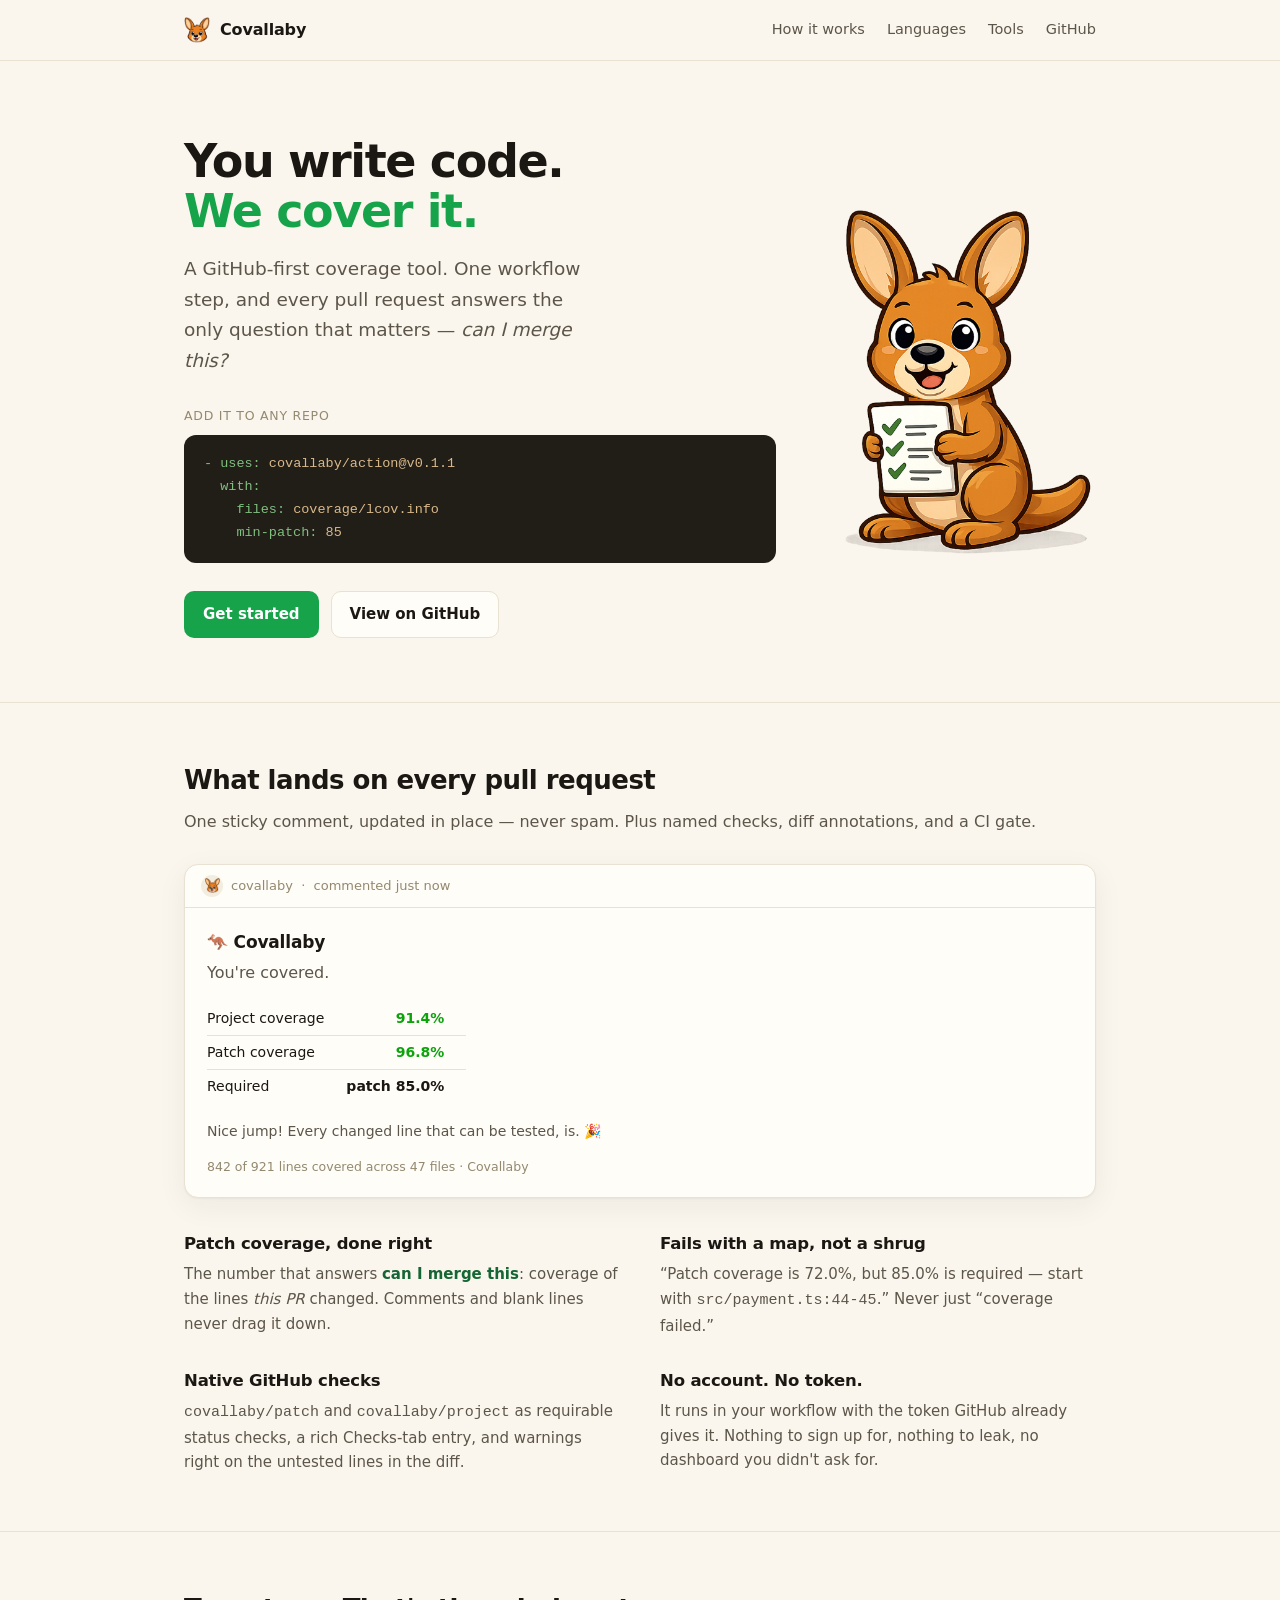
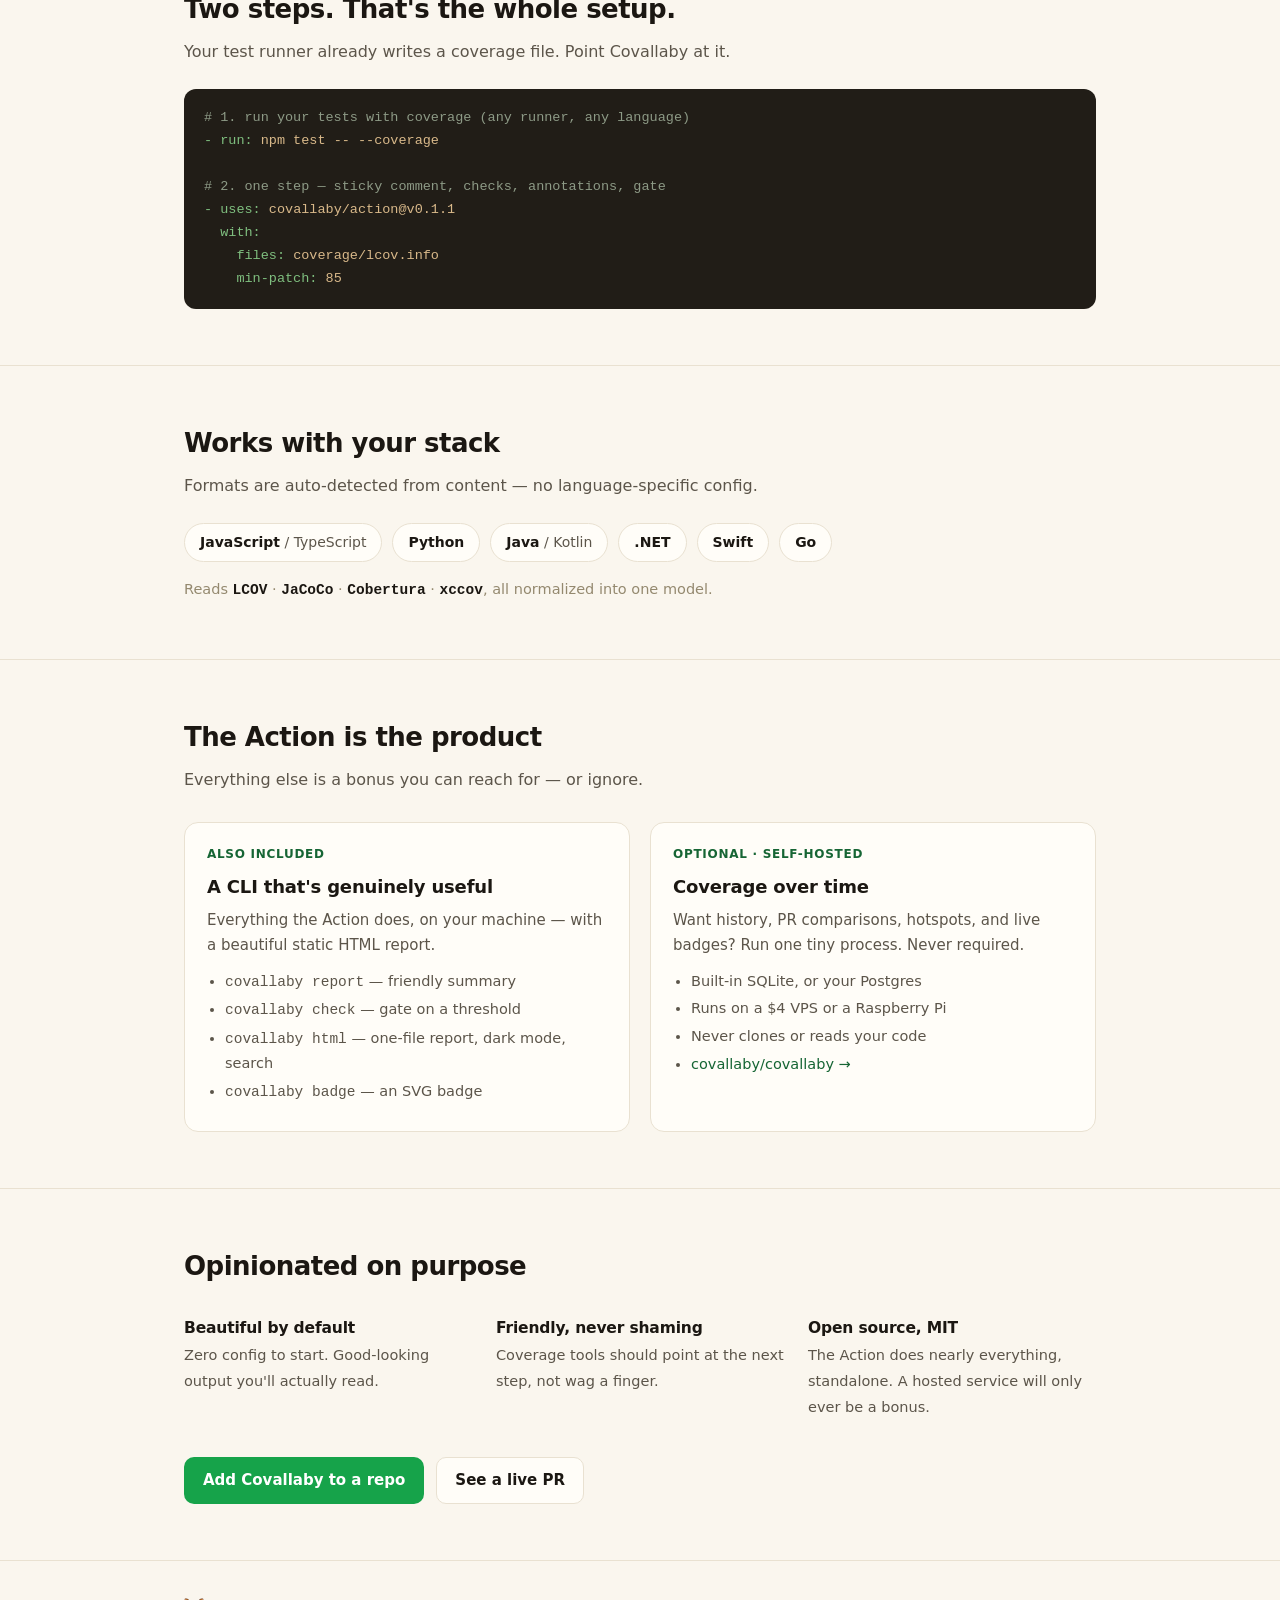
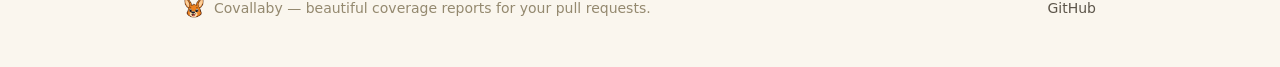
==== index.html @ 9f9d8d19 "Covallaby marketing site Single static page — clean, developer-first, on brand. No build, no framewo" ====
<!doctype html>
<html lang="en">
<head>
<meta charset="utf-8">
<meta name="viewport" content="width=device-width, initial-scale=1">
<title>Covallaby — beautiful coverage reports for your pull requests</title>
<meta name="description" content="A GitHub-first code coverage tool. One workflow step. No account, no upload token, no dashboard you didn't ask for.">
<meta property="og:title" content="Covallaby">
<meta property="og:description" content="Beautiful coverage reports for your pull requests.">
<meta property="og:image" content="brand/logo.png">
<link rel="icon" type="image/png" href="brand/logo.png">
<style>
  :root {
    --page:#faf6ee; --surface:#fffdf8; --surface-2:#f3ede0;
    --ink:#1b1712; --ink-2:#5c554a; --muted:#94896f;
    --line:#e9e1d1; --accent:#16a34a; --accent-ink:#166534;
    --good:#0ca30c; --bad:#d03b3b; --code-bg:#211d17; --code-ink:#e9e2d2;
    --shadow:0 1px 2px rgba(27,23,18,.04), 0 8px 30px rgba(27,23,18,.06);
  }
  @media (prefers-color-scheme: dark) {
    :root {
      --page:#141210; --surface:#1c1915; --surface-2:#26221c;
      --ink:#f5f1e8; --ink-2:#c6bda9; --muted:#8d8371;
      --line:#2e2921; --accent:#22c55e; --accent-ink:#4ade80;
      --good:#22c55e; --bad:#e66767; --code-bg:#0e0c0a; --code-ink:#e9e2d2;
      --shadow:0 1px 2px rgba(0,0,0,.4), 0 10px 30px rgba(0,0,0,.35);
    }
  }
  * { box-sizing:border-box; margin:0; }
  html { scroll-behavior:smooth; }
  body {
    background:var(--page); color:var(--ink);
    font:16px/1.65 -apple-system,BlinkMacSystemFont,"Inter","Segoe UI",system-ui,sans-serif;
    -webkit-font-smoothing:antialiased; text-rendering:optimizeLegibility;
  }
  .mono { font-family:ui-monospace,SFMono-Regular,Menlo,Consolas,monospace; }
  a { color:var(--accent-ink); text-decoration:none; }
  a:hover { text-decoration:underline; }
  .wrap { max-width:960px; margin:0 auto; padding:0 24px; }

  /* Nav */
  nav { border-bottom:1px solid var(--line); }
  nav .wrap { display:flex; align-items:center; gap:20px; height:60px; }
  nav .brand { display:flex; align-items:center; gap:10px; font-weight:650; letter-spacing:-.01em; color:var(--ink); }
  nav .brand img { width:26px; height:26px; }
  nav .spacer { flex:1; }
  nav .links { display:flex; gap:22px; font-size:14.5px; }
  nav .links a { color:var(--ink-2); }
  nav .links a:hover { color:var(--ink); text-decoration:none; }

  /* Hero */
  header.hero { padding:76px 0 64px; }
  .hero-grid { display:grid; grid-template-columns:1fr 280px; gap:40px; align-items:center; }
  h1 { font-size:46px; line-height:1.08; letter-spacing:-.03em; font-weight:700; }
  h1 .accent { color:var(--accent); }
  .lede { margin-top:18px; font-size:18.5px; color:var(--ink-2); max-width:34ch; }
  .hero-mascot { justify-self:end; }
  .hero-mascot img { width:260px; height:auto; }
  .cta { margin-top:28px; display:flex; gap:12px; flex-wrap:wrap; align-items:center; }
  .btn { display:inline-block; border-radius:10px; padding:10px 18px; font-size:15px; font-weight:550; border:1px solid transparent; }
  .btn.primary { background:var(--accent); color:#fff; }
  .btn.primary:hover { background:var(--accent-ink); text-decoration:none; }
  .btn.ghost { border-color:var(--line); color:var(--ink); background:var(--surface); }
  .btn.ghost:hover { border-color:var(--muted); text-decoration:none; }

  /* Install block */
  .install { margin-top:30px; }
  .install .label { font-size:12.5px; text-transform:uppercase; letter-spacing:.06em; color:var(--muted); margin-bottom:8px; }
  pre.code {
    background:var(--code-bg); color:var(--code-ink); border-radius:12px;
    padding:18px 20px; overflow-x:auto; font-size:13.5px; line-height:1.7;
    font-family:ui-monospace,SFMono-Regular,Menlo,Consolas,monospace;
  }
  pre.code .c { color:#8d9a86; }      /* comment */
  pre.code .k { color:#7fbf7f; }      /* key */
  pre.code .s { color:#d9b98a; }      /* string */

  /* Sections */
  section { padding:56px 0; border-top:1px solid var(--line); }
  h2 { font-size:26px; letter-spacing:-.02em; font-weight:650; }
  .sub { margin-top:8px; color:var(--ink-2); font-size:16px; }

  /* Feature grid */
  .features { margin-top:32px; display:grid; grid-template-columns:1fr 1fr; gap:28px 40px; }
  .feature h3 { font-size:16.5px; font-weight:600; letter-spacing:-.01em; }
  .feature p { margin-top:5px; color:var(--ink-2); font-size:15px; }
  .feature .k { color:var(--accent-ink); font-weight:600; }

  /* PR comment mock */
  .pr { margin-top:28px; border:1px solid var(--line); border-radius:14px; background:var(--surface); box-shadow:var(--shadow); overflow:hidden; }
  .pr .bar { display:flex; align-items:center; gap:8px; padding:10px 16px; border-bottom:1px solid var(--line); font-size:13px; color:var(--muted); }
  .pr .dot { width:22px; height:22px; border-radius:50%; background:var(--surface-2); display:inline-flex; align-items:center; justify-content:center; }
  .pr .body { padding:20px 22px; }
  .pr h4 { font-size:17px; font-weight:650; letter-spacing:-.01em; margin-bottom:4px; }
  .pr .covered { color:var(--ink-2); margin-bottom:16px; }
  table.metrics { border-collapse:collapse; font-size:14px; margin-bottom:16px; }
  table.metrics td { padding:5px 22px 5px 0; border-bottom:1px solid var(--line); }
  table.metrics td:last-child { text-align:right; font-variant-numeric:tabular-nums; font-weight:600; }
  table.metrics tr:last-child td { border-bottom:none; }
  .pr .love { font-size:14px; color:var(--ink-2); }
  .pr .love code { background:var(--surface-2); padding:2px 6px; border-radius:5px; font-size:12.5px; }
  .pr .foot { margin-top:14px; font-size:12.5px; color:var(--muted); }
  .pct-good { color:var(--good); }

  /* Stack chips */
  .chips { margin-top:24px; display:flex; flex-wrap:wrap; gap:10px; }
  .chip { border:1px solid var(--line); background:var(--surface); border-radius:999px; padding:7px 15px; font-size:14px; color:var(--ink-2); }
  .chip b { color:var(--ink); font-weight:600; }
  .formats { margin-top:16px; font-size:14.5px; color:var(--muted); }

  /* Two products */
  .cards { margin-top:28px; display:grid; grid-template-columns:1fr 1fr; gap:20px; }
  .card { border:1px solid var(--line); background:var(--surface); border-radius:14px; padding:22px; }
  .card .tag { font-size:12px; text-transform:uppercase; letter-spacing:.06em; color:var(--accent-ink); font-weight:600; }
  .card h3 { margin-top:8px; font-size:18px; letter-spacing:-.01em; }
  .card p { margin-top:6px; color:var(--ink-2); font-size:15px; }
  .card ul { margin-top:12px; padding-left:18px; color:var(--ink-2); font-size:14.5px; }
  .card li { margin-bottom:4px; }

  /* Philosophy */
  .values { margin-top:28px; display:grid; grid-template-columns:1fr 1fr 1fr; gap:24px; }
  .value b { display:block; font-size:15.5px; letter-spacing:-.01em; }
  .value span { color:var(--ink-2); font-size:14.5px; }

  footer { border-top:1px solid var(--line); padding:36px 0 56px; color:var(--muted); font-size:14px; }
  footer .wrap { display:flex; align-items:center; gap:10px; flex-wrap:wrap; }
  footer img { width:20px; height:20px; }
  footer .spacer { flex:1; }
  footer a { color:var(--ink-2); }

  @media (max-width:760px) {
    h1 { font-size:36px; }
    .hero-grid, .features, .cards, .values { grid-template-columns:1fr; }
    .hero-mascot { display:none; }
    nav .links { display:none; }
  }
</style>
</head>
<body>

<nav><div class="wrap">
  <a class="brand" href="/"><img src="brand/logo.png" alt=""> Covallaby</a>
  <span class="spacer"></span>
  <div class="links">
    <a href="#how">How it works</a>
    <a href="#stacks">Languages</a>
    <a href="#tools">Tools</a>
    <a href="https://github.com/covallaby/action">GitHub</a>
  </div>
</div></nav>

<header class="hero"><div class="wrap"><div class="hero-grid">
  <div>
    <h1>You write code.<br><span class="accent">We cover it.</span></h1>
    <p class="lede">A GitHub-first coverage tool. One workflow step, and every pull request answers the only question that matters&nbsp;— <em>can I merge this?</em></p>
    <div class="install">
      <div class="label">Add it to any repo</div>
      <pre class="code"><span class="k">- uses:</span> <span class="s">covallaby/action@v0.1.1</span>
  <span class="k">with:</span>
    <span class="k">files:</span> <span class="s">coverage/lcov.info</span>
    <span class="k">min-patch:</span> <span class="s">85</span></pre>
    </div>
    <div class="cta">
      <a class="btn primary" href="https://github.com/covallaby/action#quick-start">Get started</a>
      <a class="btn ghost" href="https://github.com/covallaby/action">View on GitHub</a>
    </div>
  </div>
  <div class="hero-mascot"><img src="brand/mascot.png" alt="The Covallaby wallaby holding a coverage checklist"></div>
</div></div></header>

<section id="what"><div class="wrap">
  <h2>What lands on every pull request</h2>
  <p class="sub">One sticky comment, updated in place — never spam. Plus named checks, diff annotations, and a CI gate.</p>

  <div class="pr">
    <div class="bar"><span class="dot"><img src="brand/logo.png" alt="" style="width:15px;height:15px"></span> covallaby &nbsp;·&nbsp; commented just now</div>
    <div class="body">
      <h4>🦘 Covallaby</h4>
      <div class="covered">You're covered.</div>
      <table class="metrics">
        <tr><td>Project coverage</td><td class="pct-good">91.4%</td></tr>
        <tr><td>Patch coverage</td><td class="pct-good">96.8%</td></tr>
        <tr><td>Required</td><td>patch 85.0%</td></tr>
      </table>
      <div class="love">Nice jump! Every changed line that can be tested, is. 🎉</div>
      <div class="foot">842 of 921 lines covered across 47 files · Covallaby</div>
    </div>
  </div>

  <div class="features">
    <div class="feature">
      <h3>Patch coverage, done right</h3>
      <p>The number that answers <span class="k">can I merge this</span>: coverage of the lines <em>this PR</em> changed. Comments and blank lines never drag it down.</p>
    </div>
    <div class="feature">
      <h3>Fails with a map, not a shrug</h3>
      <p>“Patch coverage is 72.0%, but 85.0% is required — start with <span class="mono">src/payment.ts:44-45</span>.” Never just “coverage failed.”</p>
    </div>
    <div class="feature">
      <h3>Native GitHub checks</h3>
      <p><span class="mono">covallaby/patch</span> and <span class="mono">covallaby/project</span> as requirable status checks, a rich Checks-tab entry, and warnings right on the untested lines in the diff.</p>
    </div>
    <div class="feature">
      <h3>No account. No token.</h3>
      <p>It runs in your workflow with the token GitHub already gives it. Nothing to sign up for, nothing to leak, no dashboard you didn't ask for.</p>
    </div>
  </div>
</div></section>

<section id="how"><div class="wrap">
  <h2>Two steps. That's the whole setup.</h2>
  <p class="sub">Your test runner already writes a coverage file. Point Covallaby at it.</p>
  <pre class="code" style="margin-top:24px"><span class="c"># 1. run your tests with coverage (any runner, any language)</span>
<span class="k">- run:</span> <span class="s">npm test -- --coverage</span>

<span class="c"># 2. one step — sticky comment, checks, annotations, gate</span>
<span class="k">- uses:</span> <span class="s">covallaby/action@v0.1.1</span>
  <span class="k">with:</span>
    <span class="k">files:</span> <span class="s">coverage/lcov.info</span>
    <span class="k">min-patch:</span> <span class="s">85</span></pre>
</div></section>

<section id="stacks"><div class="wrap">
  <h2>Works with your stack</h2>
  <p class="sub">Formats are auto-detected from content — no language-specific config.</p>
  <div class="chips">
    <span class="chip"><b>JavaScript</b> / TypeScript</span>
    <span class="chip"><b>Python</b></span>
    <span class="chip"><b>Java</b> / Kotlin</span>
    <span class="chip"><b>.NET</b></span>
    <span class="chip"><b>Swift</b></span>
    <span class="chip"><b>Go</b></span>
  </div>
  <p class="formats">Reads <b class="mono" style="color:var(--ink)">LCOV</b> · <b class="mono" style="color:var(--ink)">JaCoCo</b> · <b class="mono" style="color:var(--ink)">Cobertura</b> · <b class="mono" style="color:var(--ink)">xccov</b>, all normalized into one model.</p>
</div></section>

<section id="tools"><div class="wrap">
  <h2>The Action is the product</h2>
  <p class="sub">Everything else is a bonus you can reach for — or ignore.</p>
  <div class="cards">
    <div class="card">
      <div class="tag">Also included</div>
      <h3>A CLI that's genuinely useful</h3>
      <p>Everything the Action does, on your machine — with a beautiful static HTML report.</p>
      <ul>
        <li><span class="mono">covallaby report</span> — friendly summary</li>
        <li><span class="mono">covallaby check</span> — gate on a threshold</li>
        <li><span class="mono">covallaby html</span> — one-file report, dark mode, search</li>
        <li><span class="mono">covallaby badge</span> — an SVG badge</li>
      </ul>
    </div>
    <div class="card">
      <div class="tag">Optional · self-hosted</div>
      <h3>Coverage over time</h3>
      <p>Want history, PR comparisons, hotspots, and live badges? Run one tiny process. Never required.</p>
      <ul>
        <li>Built-in SQLite, or your Postgres</li>
        <li>Runs on a $4 VPS or a Raspberry Pi</li>
        <li>Never clones or reads your code</li>
        <li><a href="https://github.com/covallaby/covallaby">covallaby/covallaby →</a></li>
      </ul>
    </div>
  </div>
</div></section>

<section id="values"><div class="wrap">
  <h2>Opinionated on purpose</h2>
  <div class="values">
    <div class="value"><b>Beautiful by default</b><span>Zero config to start. Good-looking output you'll actually read.</span></div>
    <div class="value"><b>Friendly, never shaming</b><span>Coverage tools should point at the next step, not wag a finger.</span></div>
    <div class="value"><b>Open source, MIT</b><span>The Action does nearly everything, standalone. A hosted service will only ever be a bonus.</span></div>
  </div>
  <div class="cta" style="margin-top:36px">
    <a class="btn primary" href="https://github.com/covallaby/action#quick-start">Add Covallaby to a repo</a>
    <a class="btn ghost" href="https://github.com/covallaby/action/pull/1">See a live PR</a>
  </div>
</div></section>

<footer><div class="wrap">
  <img src="brand/logo.png" alt=""> <span>Covallaby — beautiful coverage reports for your pull requests.</span>
  <span class="spacer"></span>
  <a href="https://github.com/covallaby">GitHub</a>
</div></footer>

</body>
</html>
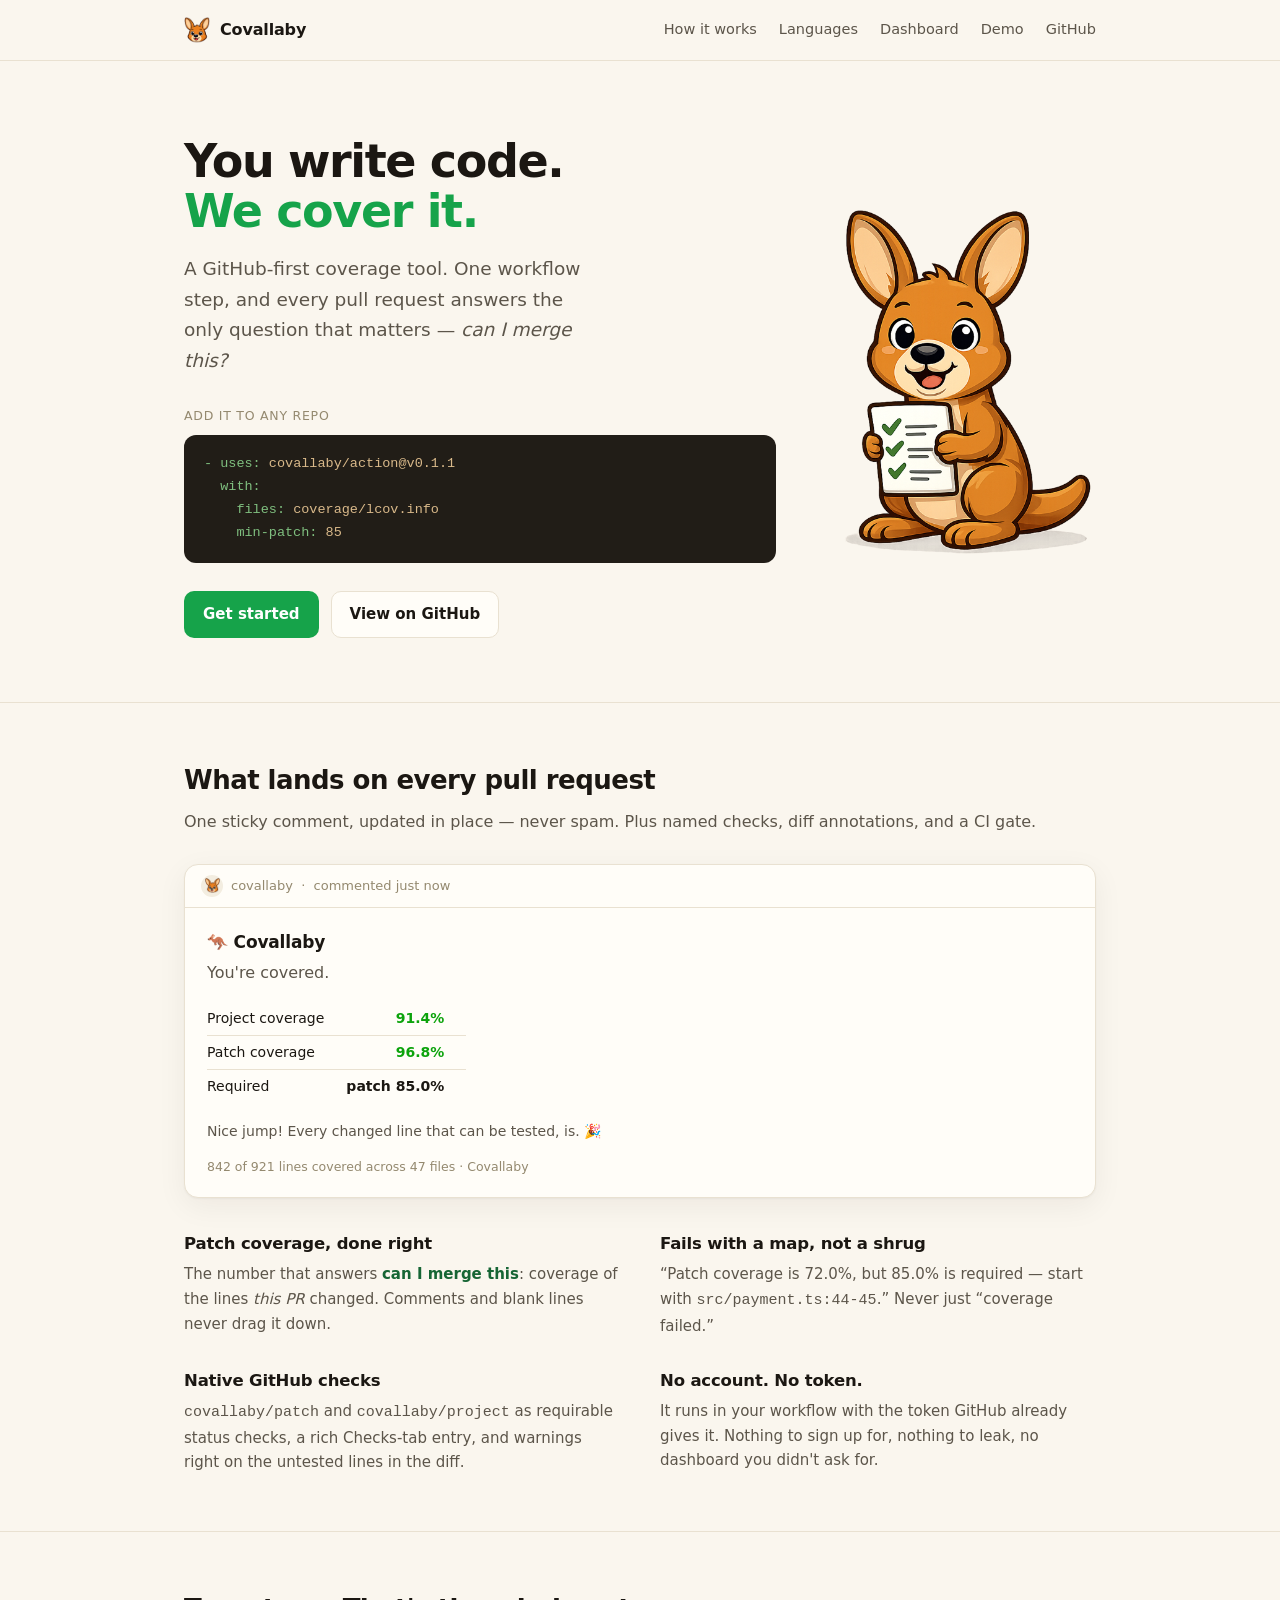
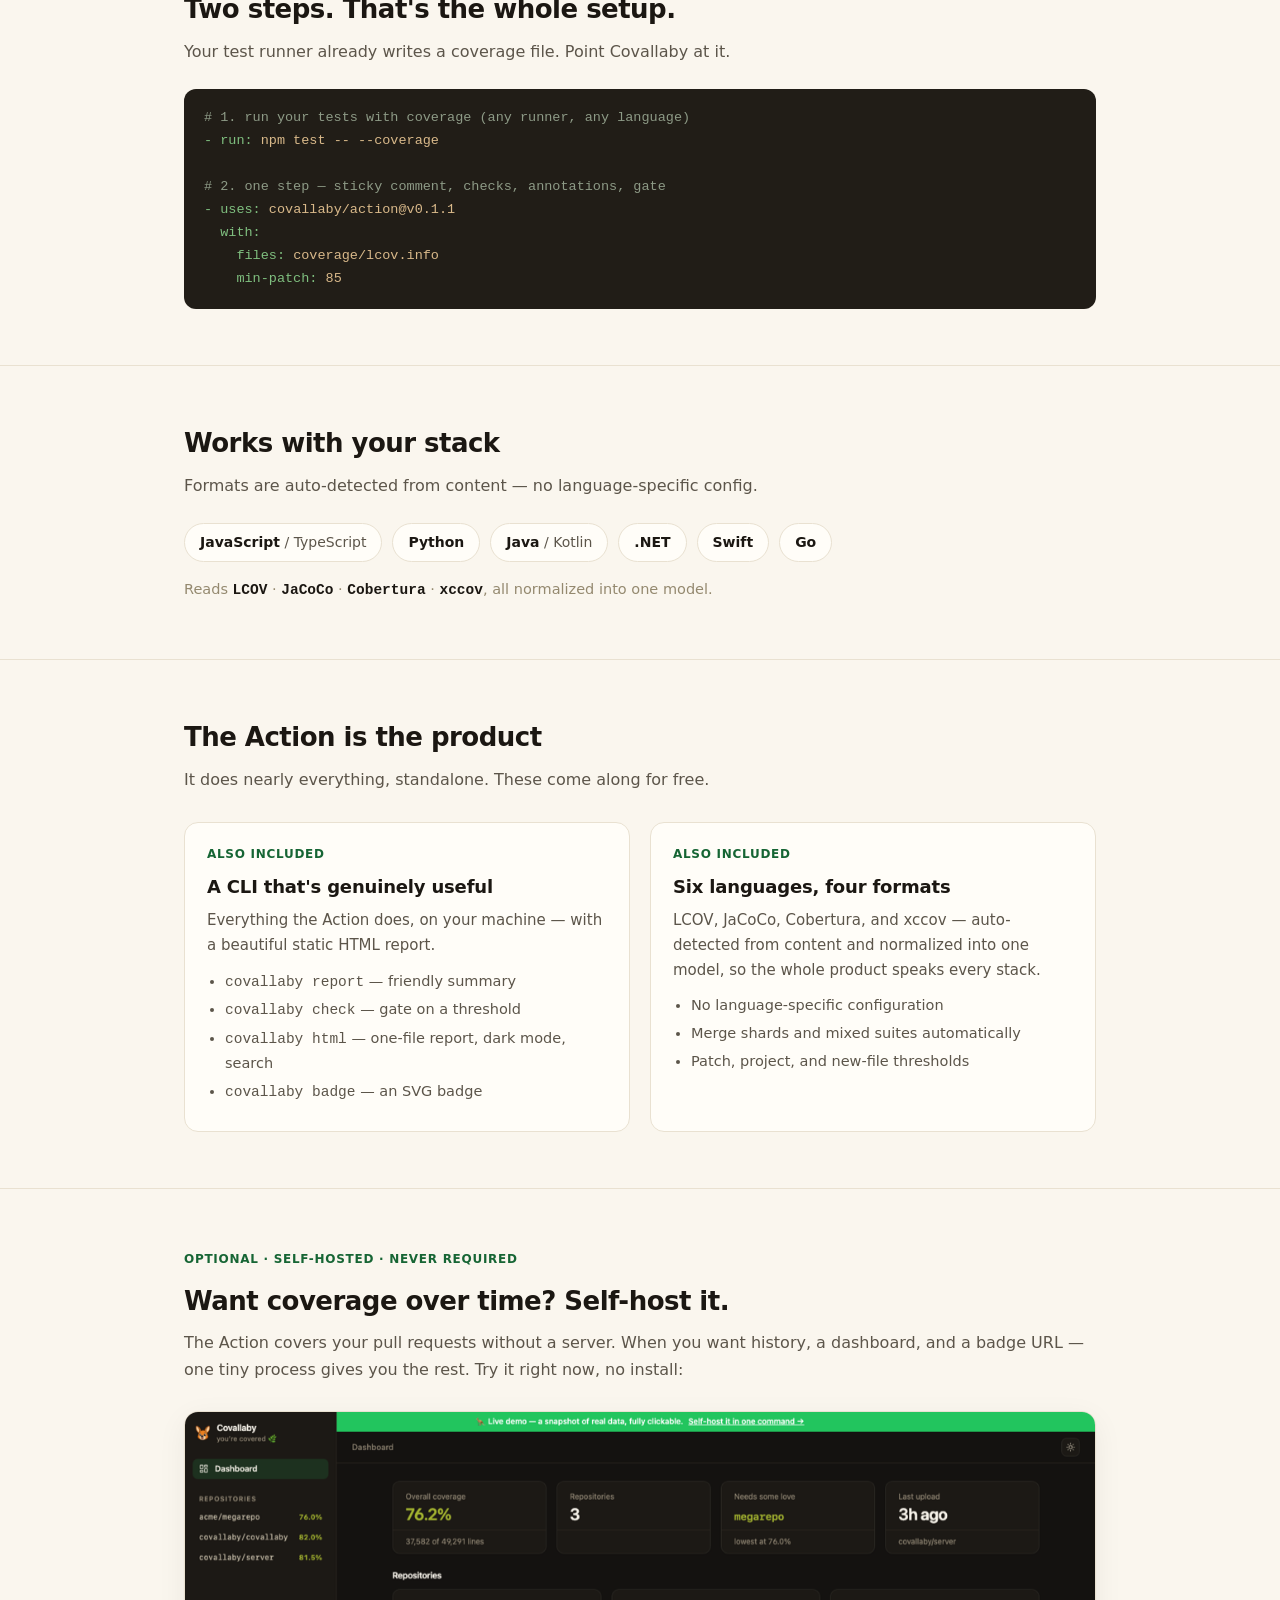
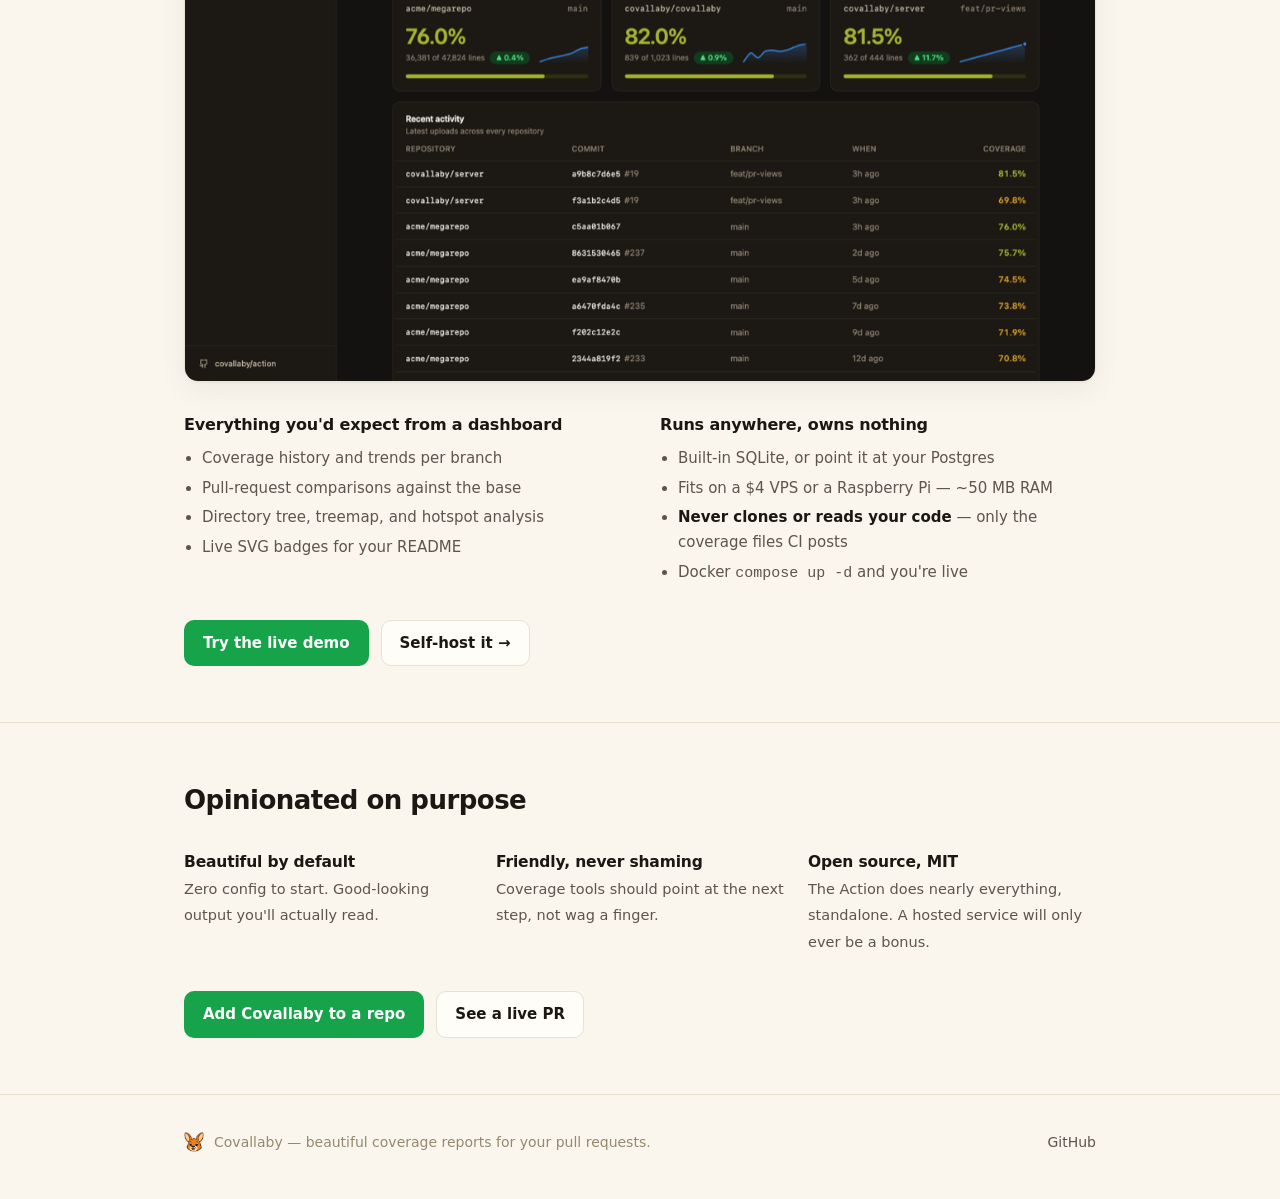
==== commit 79d0e4ee: "Call out the self-hosted dashboard + embed a playable demo - The self-hosted server gets its own sec" ====
--- a/index.html
+++ b/index.html
@@ -122,6 +122,20 @@
   .value b { display:block; font-size:15.5px; letter-spacing:-.01em; }
   .value span { color:var(--ink-2); font-size:14.5px; }
 
+  /* Dashboard section */
+  .tag-inline { display:inline-block; font-size:12px; text-transform:uppercase; letter-spacing:.06em; color:var(--accent-ink); font-weight:600; }
+  .dash-shot { display:block; position:relative; margin-top:28px; border:1px solid var(--line); border-radius:14px; overflow:hidden; box-shadow:var(--shadow); }
+  .dash-shot img { display:block; width:100%; }
+  .dash-shot:hover { text-decoration:none; }
+  .dash-play { position:absolute; inset:0; display:flex; align-items:center; justify-content:center;
+    background:rgba(20,18,16,.28); color:#fff; font-size:15px; font-weight:600; opacity:0; transition:opacity .15s; }
+  .dash-shot:hover .dash-play { opacity:1; }
+  .dash-grid { margin-top:30px; display:grid; grid-template-columns:1fr 1fr; gap:24px 40px; }
+  .dash-grid h3 { font-size:16px; font-weight:600; letter-spacing:-.01em; margin-bottom:8px; }
+  .dash-list { padding-left:18px; color:var(--ink-2); font-size:15px; }
+  .dash-list li { margin-bottom:5px; }
+  .dash-list b { color:var(--ink); }
+
   footer { border-top:1px solid var(--line); padding:36px 0 56px; color:var(--muted); font-size:14px; }
   footer .wrap { display:flex; align-items:center; gap:10px; flex-wrap:wrap; }
   footer img { width:20px; height:20px; }
@@ -144,7 +158,8 @@
   <div class="links">
     <a href="#how">How it works</a>
     <a href="#stacks">Languages</a>
-    <a href="#tools">Tools</a>
+    <a href="#dashboard">Dashboard</a>
+    <a href="/demo/">Demo</a>
     <a href="https://github.com/covallaby/action">GitHub</a>
   </div>
 </div></nav>
@@ -236,7 +251,7 @@
 
 <section id="tools"><div class="wrap">
   <h2>The Action is the product</h2>
-  <p class="sub">Everything else is a bonus you can reach for — or ignore.</p>
+  <p class="sub">It does nearly everything, standalone. These come along for free.</p>
   <div class="cards">
     <div class="card">
       <div class="tag">Also included</div>
@@ -250,16 +265,52 @@
       </ul>
     </div>
     <div class="card">
-      <div class="tag">Optional · self-hosted</div>
-      <h3>Coverage over time</h3>
-      <p>Want history, PR comparisons, hotspots, and live badges? Run one tiny process. Never required.</p>
+      <div class="tag">Also included</div>
+      <h3>Six languages, four formats</h3>
+      <p>LCOV, JaCoCo, Cobertura, and xccov — auto-detected from content and normalized into one model, so the whole product speaks every stack.</p>
       <ul>
-        <li>Built-in SQLite, or your Postgres</li>
-        <li>Runs on a $4 VPS or a Raspberry Pi</li>
-        <li>Never clones or reads your code</li>
-        <li><a href="https://github.com/covallaby/covallaby">covallaby/covallaby →</a></li>
+        <li>No language-specific configuration</li>
+        <li>Merge shards and mixed suites automatically</li>
+        <li>Patch, project, and new-file thresholds</li>
       </ul>
     </div>
+  </div>
+</div></section>
+
+<section id="dashboard"><div class="wrap">
+  <div class="tag-inline">Optional · self-hosted · never required</div>
+  <h2 style="margin-top:8px">Want coverage over time? Self-host it.</h2>
+  <p class="sub">The Action covers your pull requests without a server. When you want history, a dashboard, and a badge URL — one tiny process gives you the rest. Try it right now, no install:</p>
+
+  <a class="dash-shot" href="/demo/">
+    <img src="brand/dashboard.png" alt="The Covallaby self-hosted dashboard — coverage history, repositories, and recent activity">
+    <span class="dash-play">▶ Open the live demo</span>
+  </a>
+
+  <div class="dash-grid">
+    <div>
+      <h3>Everything you'd expect from a dashboard</h3>
+      <ul class="dash-list">
+        <li>Coverage history and trends per branch</li>
+        <li>Pull-request comparisons against the base</li>
+        <li>Directory tree, treemap, and hotspot analysis</li>
+        <li>Live SVG badges for your README</li>
+      </ul>
+    </div>
+    <div>
+      <h3>Runs anywhere, owns nothing</h3>
+      <ul class="dash-list">
+        <li>Built-in SQLite, or point it at your Postgres</li>
+        <li>Fits on a $4 VPS or a Raspberry Pi — ~50&nbsp;MB RAM</li>
+        <li><b>Never clones or reads your code</b> — only the coverage files CI posts</li>
+        <li>Docker <span class="mono">compose up -d</span> and you're live</li>
+      </ul>
+    </div>
+  </div>
+
+  <div class="cta" style="margin-top:28px">
+    <a class="btn primary" href="/demo/">Try the live demo</a>
+    <a class="btn ghost" href="https://github.com/covallaby/covallaby">Self-host it →</a>
   </div>
 </div></section>
 
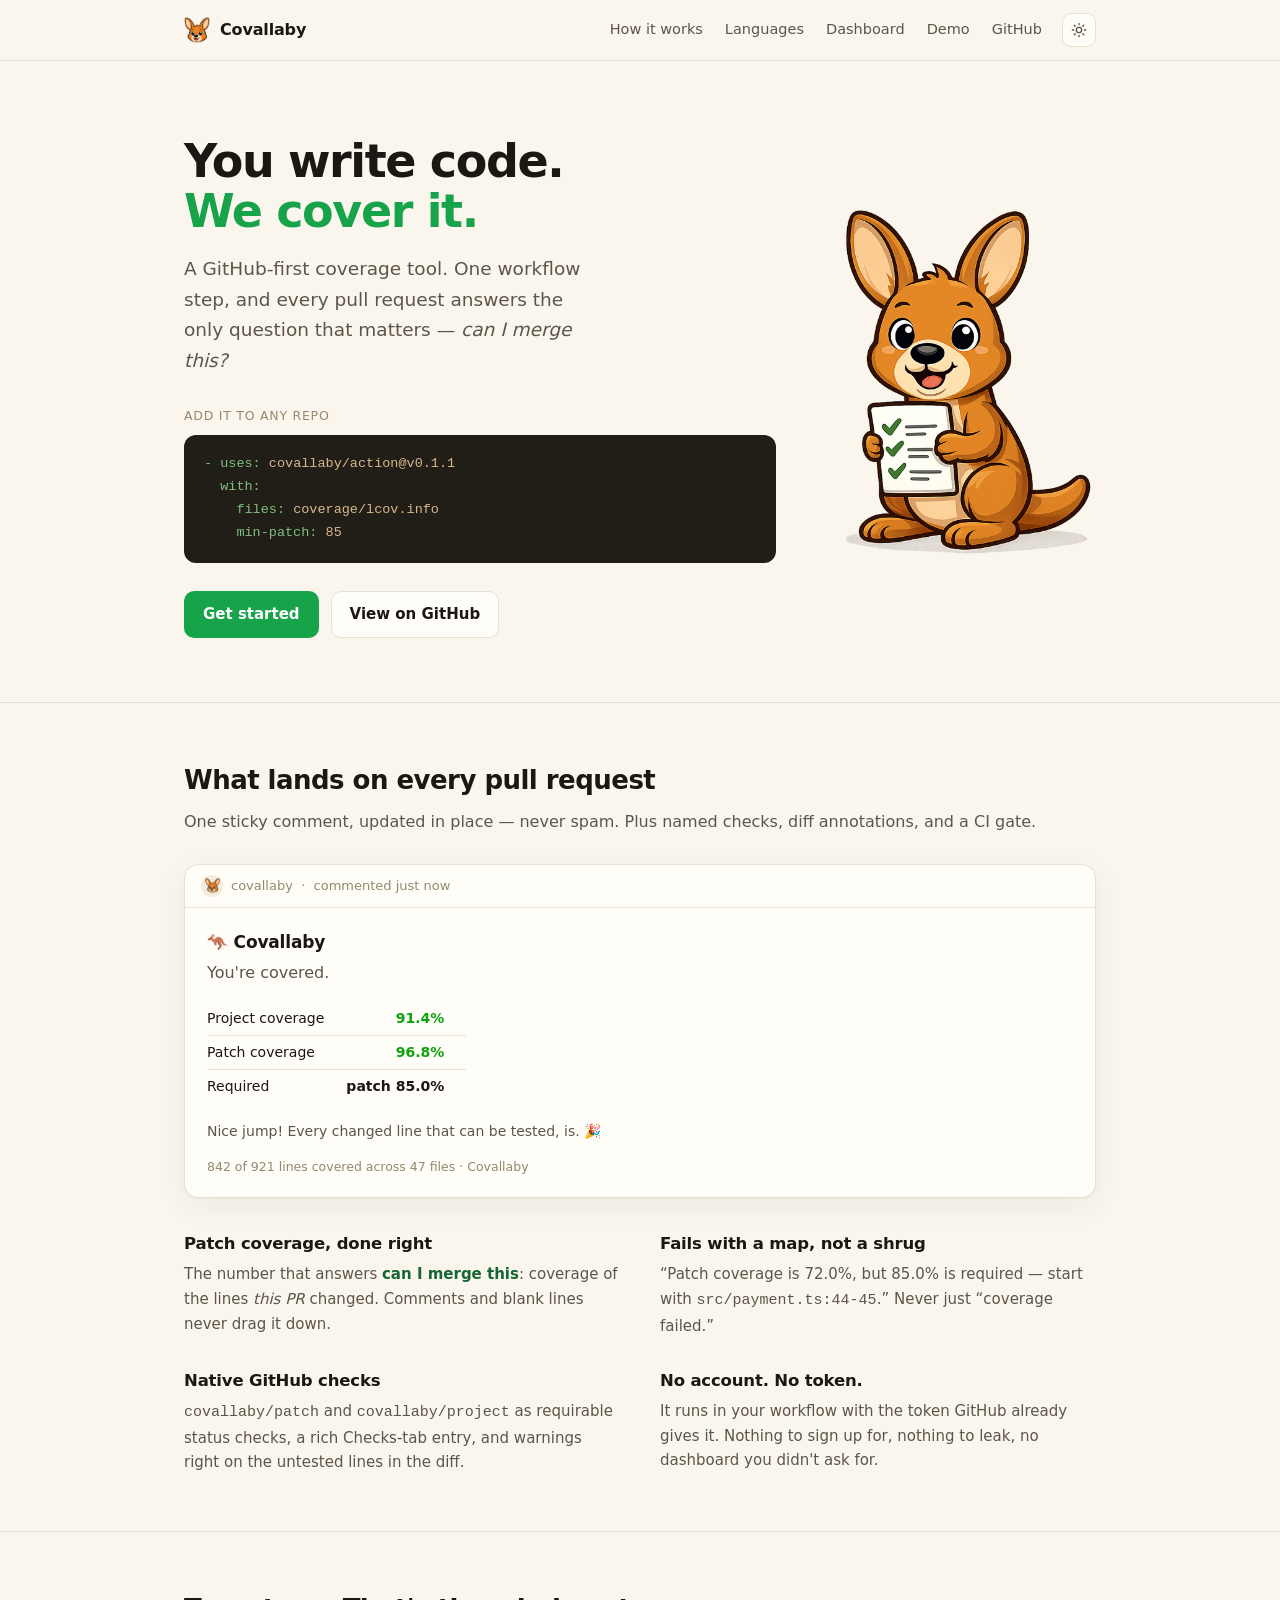
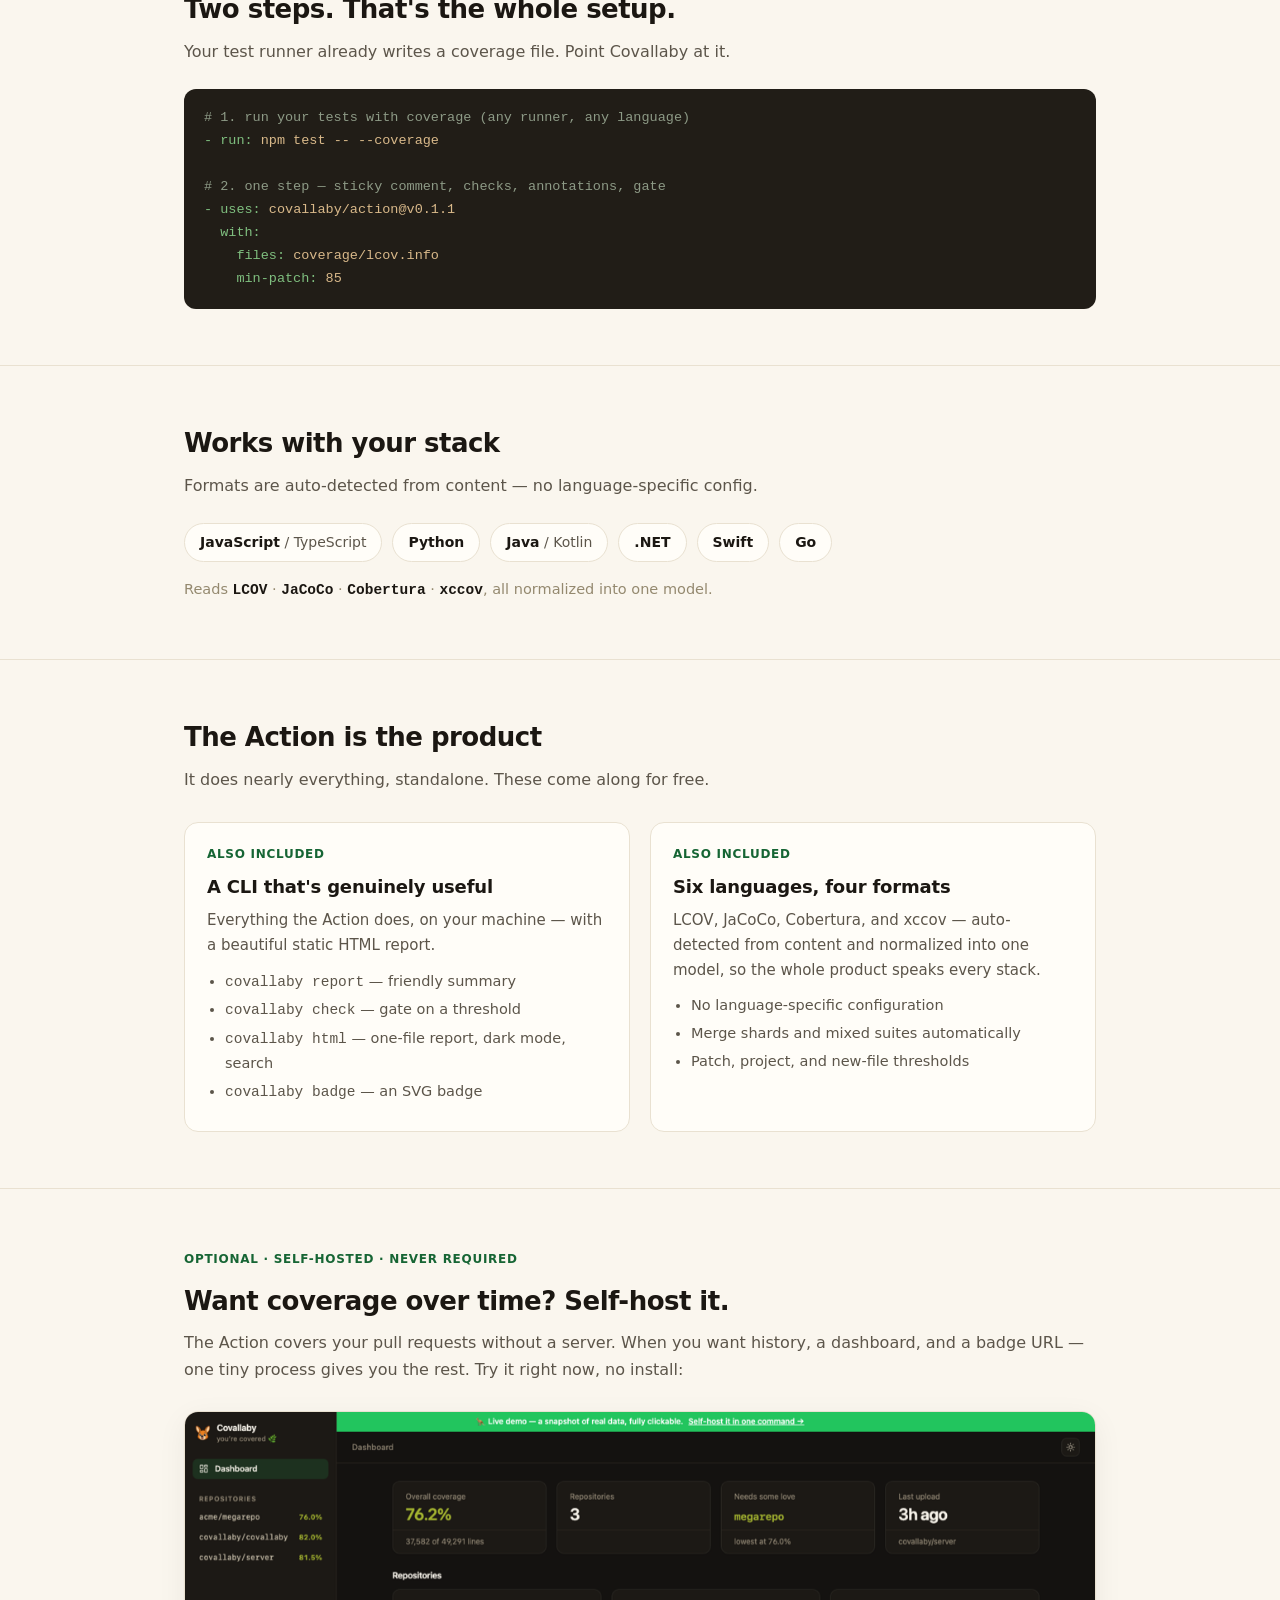
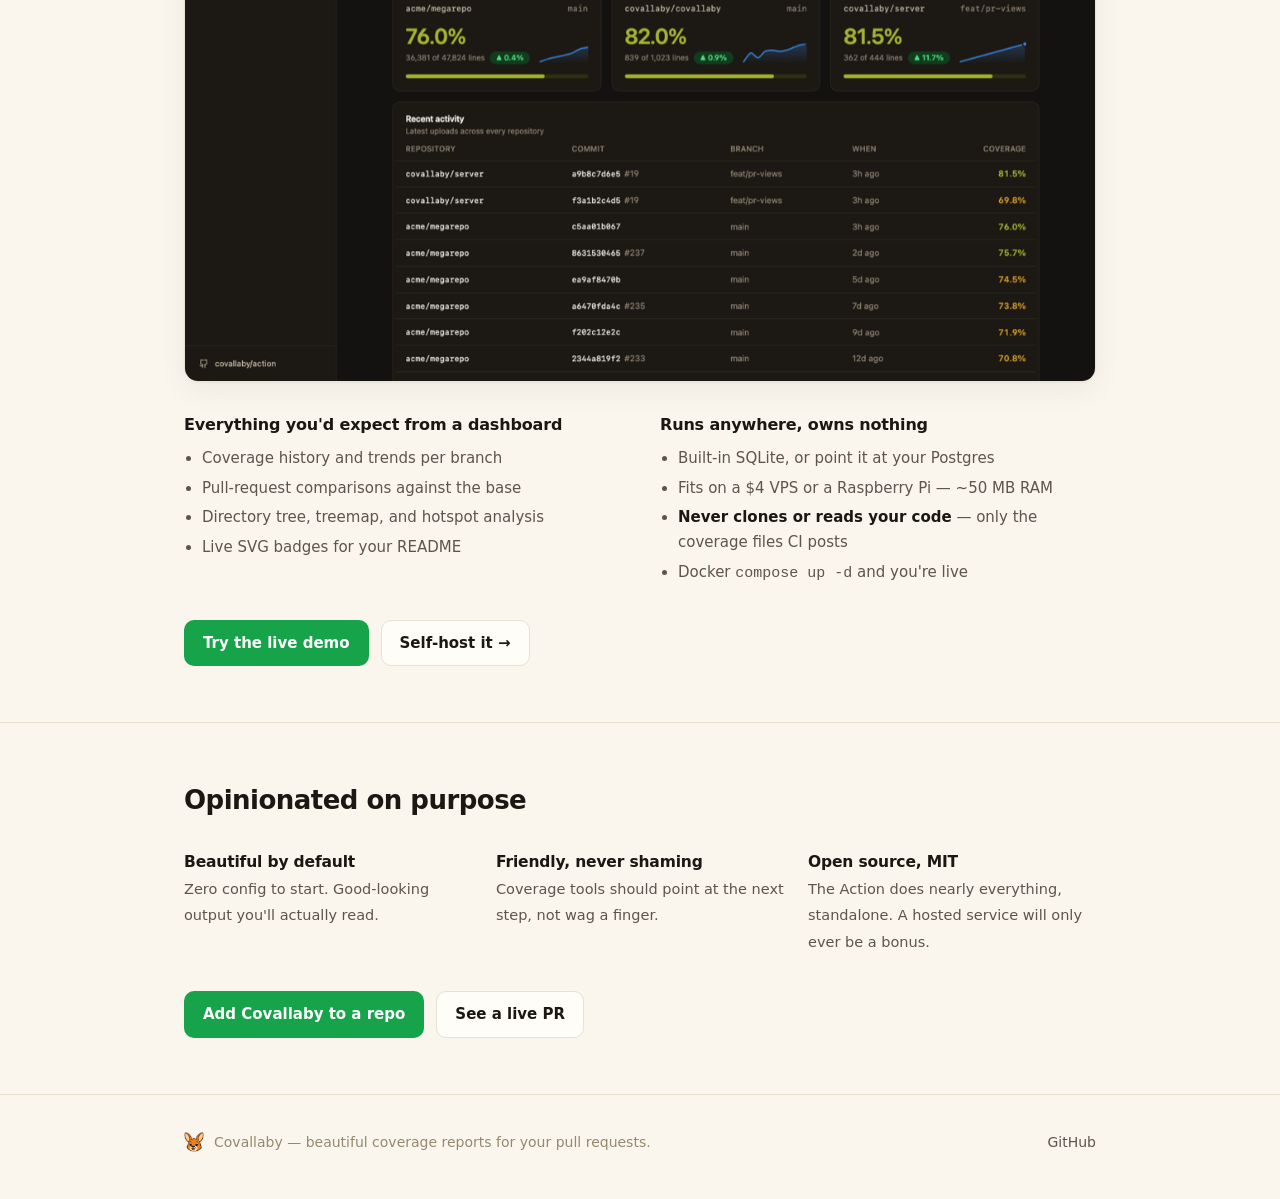
==== commit aab2f4ba: "Marketing site: light/dark toggle + refresh the demo build - A theme toggle in the nav: follows the " ====
--- a/index.html
+++ b/index.html
@@ -4,11 +4,34 @@
 <meta charset="utf-8">
 <meta name="viewport" content="width=device-width, initial-scale=1">
 <title>Covallaby — beautiful coverage reports for your pull requests</title>
-<meta name="description" content="A GitHub-first code coverage tool. One workflow step. No account, no upload token, no dashboard you didn't ask for.">
-<meta property="og:title" content="Covallaby">
-<meta property="og:description" content="Beautiful coverage reports for your pull requests.">
-<meta property="og:image" content="brand/logo.png">
-<link rel="icon" type="image/png" href="brand/logo.png">
+<meta name="description" content="A GitHub-first code coverage tool. One workflow step, and every pull request answers the only question that matters — can I merge this? No account, no upload token.">
+<link rel="canonical" href="https://covallaby.com/">
+<link rel="icon" type="image/png" href="/brand/logo.png">
+
+<!-- Open Graph (Slack, iMessage, Discord, LinkedIn, Facebook) -->
+<meta property="og:type" content="website">
+<meta property="og:site_name" content="Covallaby">
+<meta property="og:url" content="https://covallaby.com/">
+<meta property="og:title" content="Covallaby — beautiful coverage reports for your pull requests">
+<meta property="og:description" content="You write code. We cover it. A GitHub-first coverage tool: one workflow step, and every PR answers the only question that matters — can I merge this?">
+<meta property="og:image" content="https://covallaby.com/brand/og-image.png">
+<meta property="og:image:width" content="1200">
+<meta property="og:image:height" content="630">
+<meta property="og:image:alt" content="You write code. We cover it. — the Covallaby wallaby holding a coverage checklist.">
+
+<!-- Twitter / X -->
+<meta name="twitter:card" content="summary_large_image">
+<meta name="twitter:title" content="Covallaby — beautiful coverage reports for your pull requests">
+<meta name="twitter:description" content="You write code. We cover it. A GitHub-first coverage tool — one workflow step, no account, no token.">
+<meta name="twitter:image" content="https://covallaby.com/brand/og-image.png">
+<meta name="theme-color" content="#22c55e">
+<script>
+  // Apply a saved theme before first paint to avoid a flash.
+  try {
+    var t = localStorage.getItem("covallaby-theme");
+    if (t === "light" || t === "dark") document.documentElement.setAttribute("data-theme", t);
+  } catch (e) {}
+</script>
 <style>
   :root {
     --page:#faf6ee; --surface:#fffdf8; --surface-2:#f3ede0;
@@ -17,8 +40,9 @@
     --good:#0ca30c; --bad:#d03b3b; --code-bg:#211d17; --code-ink:#e9e2d2;
     --shadow:0 1px 2px rgba(27,23,18,.04), 0 8px 30px rgba(27,23,18,.06);
   }
+  /* Dark palette: follows the OS by default, but an explicit toggle wins. */
   @media (prefers-color-scheme: dark) {
-    :root {
+    :root:not([data-theme="light"]) {
       --page:#141210; --surface:#1c1915; --surface-2:#26221c;
       --ink:#f5f1e8; --ink-2:#c6bda9; --muted:#8d8371;
       --line:#2e2921; --accent:#22c55e; --accent-ink:#4ade80;
@@ -26,6 +50,31 @@
       --shadow:0 1px 2px rgba(0,0,0,.4), 0 10px 30px rgba(0,0,0,.35);
     }
   }
+  :root[data-theme="dark"] {
+    --page:#141210; --surface:#1c1915; --surface-2:#26221c;
+    --ink:#f5f1e8; --ink-2:#c6bda9; --muted:#8d8371;
+    --line:#2e2921; --accent:#22c55e; --accent-ink:#4ade80;
+    --good:#22c55e; --bad:#e66767; --code-bg:#0e0c0a; --code-ink:#e9e2d2;
+    --shadow:0 1px 2px rgba(0,0,0,.4), 0 10px 30px rgba(0,0,0,.35);
+  }
+  .theme-toggle {
+    display:inline-flex; align-items:center; justify-content:center;
+    width:34px; height:34px; border-radius:9px; border:1px solid var(--line);
+    background:var(--surface); color:var(--ink-2); cursor:pointer; padding:0;
+  }
+  .theme-toggle:hover { color:var(--ink); border-color:var(--muted); }
+  .theme-toggle svg { width:16px; height:16px; }
+  .theme-toggle .moon { display:none; } .theme-toggle .sun { display:block; }
+  :root[data-theme="dark"] .theme-toggle .moon,
+  html:not([data-theme]) .theme-toggle .moon { }
+  @media (prefers-color-scheme: dark) {
+    :root:not([data-theme="light"]) .theme-toggle .sun { display:none; }
+    :root:not([data-theme="light"]) .theme-toggle .moon { display:block; }
+  }
+  :root[data-theme="dark"] .theme-toggle .sun { display:none; }
+  :root[data-theme="dark"] .theme-toggle .moon { display:block; }
+  :root[data-theme="light"] .theme-toggle .sun { display:block; }
+  :root[data-theme="light"] .theme-toggle .moon { display:none; }
   * { box-sizing:border-box; margin:0; }
   html { scroll-behavior:smooth; }
   body {
@@ -162,6 +211,10 @@
     <a href="/demo/">Demo</a>
     <a href="https://github.com/covallaby/action">GitHub</a>
   </div>
+  <button class="theme-toggle" id="theme" type="button" aria-label="Toggle light/dark theme" title="Toggle theme">
+    <svg class="sun" viewBox="0 0 24 24" fill="none" stroke="currentColor" stroke-width="2" stroke-linecap="round"><circle cx="12" cy="12" r="4"/><path d="M12 2v2M12 20v2M4.9 4.9l1.4 1.4M17.7 17.7l1.4 1.4M2 12h2M20 12h2M4.9 19.1l1.4-1.4M17.7 6.3l1.4-1.4"/></svg>
+    <svg class="moon" viewBox="0 0 24 24" fill="none" stroke="currentColor" stroke-width="2" stroke-linecap="round" stroke-linejoin="round"><path d="M21 12.8A9 9 0 1 1 11.2 3a7 7 0 0 0 9.8 9.8z"/></svg>
+  </button>
 </div></nav>
 
 <header class="hero"><div class="wrap"><div class="hero-grid">
@@ -333,5 +386,15 @@
   <a href="https://github.com/covallaby">GitHub</a>
 </div></footer>
 
+<script>
+  document.getElementById("theme").addEventListener("click", function () {
+    var root = document.documentElement;
+    var explicit = root.getAttribute("data-theme");
+    var current = explicit || (matchMedia("(prefers-color-scheme: dark)").matches ? "dark" : "light");
+    var next = current === "dark" ? "light" : "dark";
+    root.setAttribute("data-theme", next);
+    try { localStorage.setItem("covallaby-theme", next); } catch (e) {}
+  });
+</script>
 </body>
 </html>
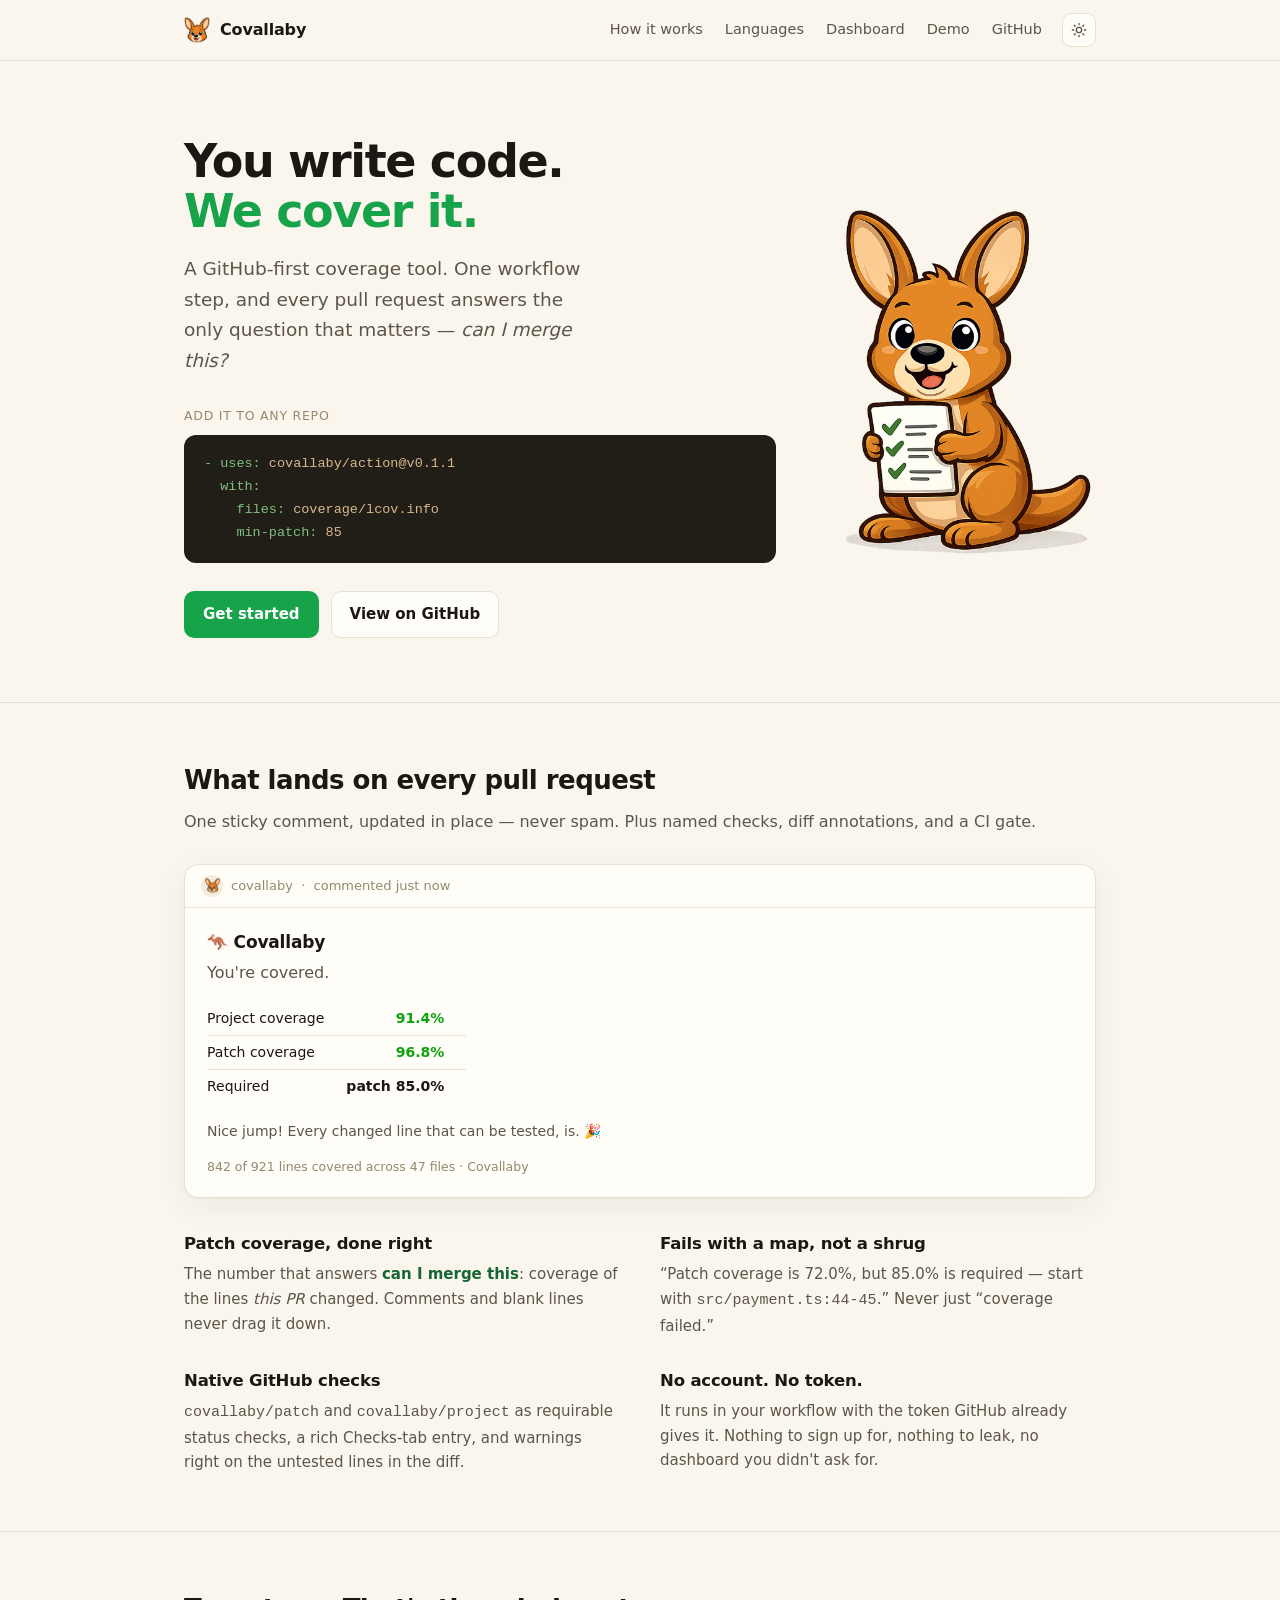
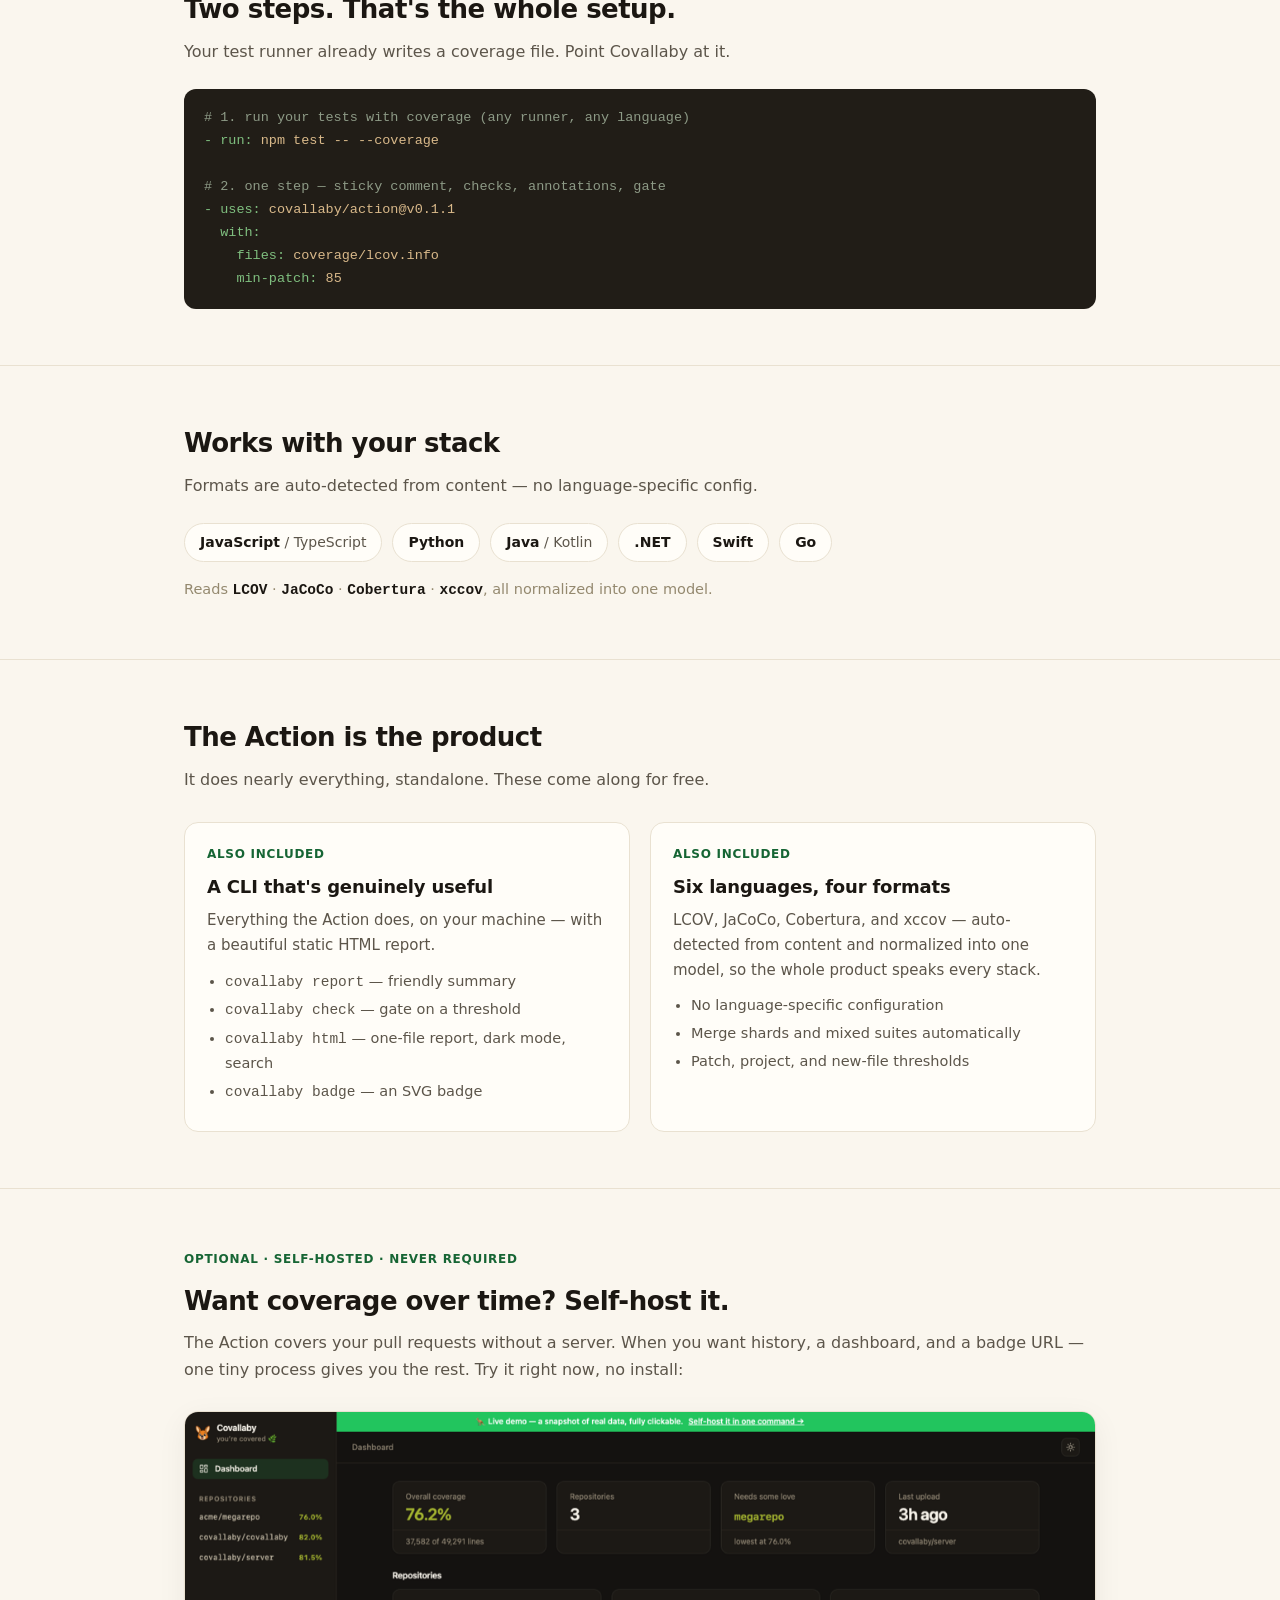
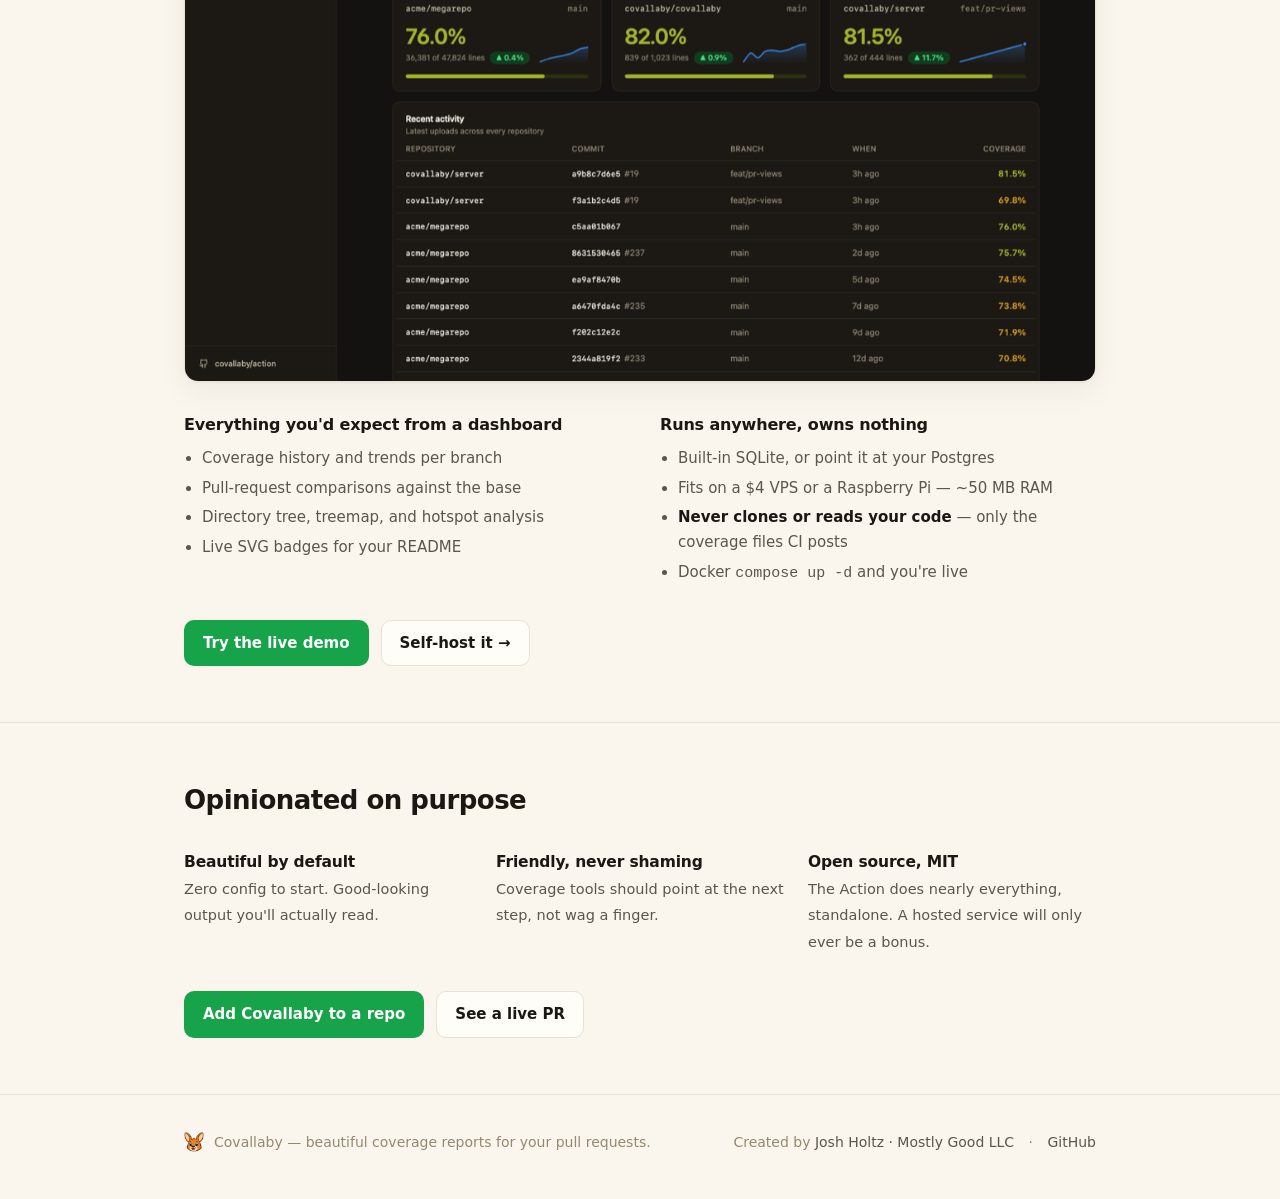
==== commit b7b88ab1: "Footer: created by Josh Holtz / Mostly Good LLC Co-Authored-By: Claude Fable 5 <noreply@anthropic.co" ====
--- a/index.html
+++ b/index.html
@@ -383,6 +383,8 @@
 <footer><div class="wrap">
   <img src="brand/logo.png" alt=""> <span>Covallaby — beautiful coverage reports for your pull requests.</span>
   <span class="spacer"></span>
+  <span>Created by <a href="https://mostlygood.dev">Josh Holtz · Mostly Good LLC</a></span>
+  &nbsp;·&nbsp;
   <a href="https://github.com/covallaby">GitHub</a>
 </div></footer>
 
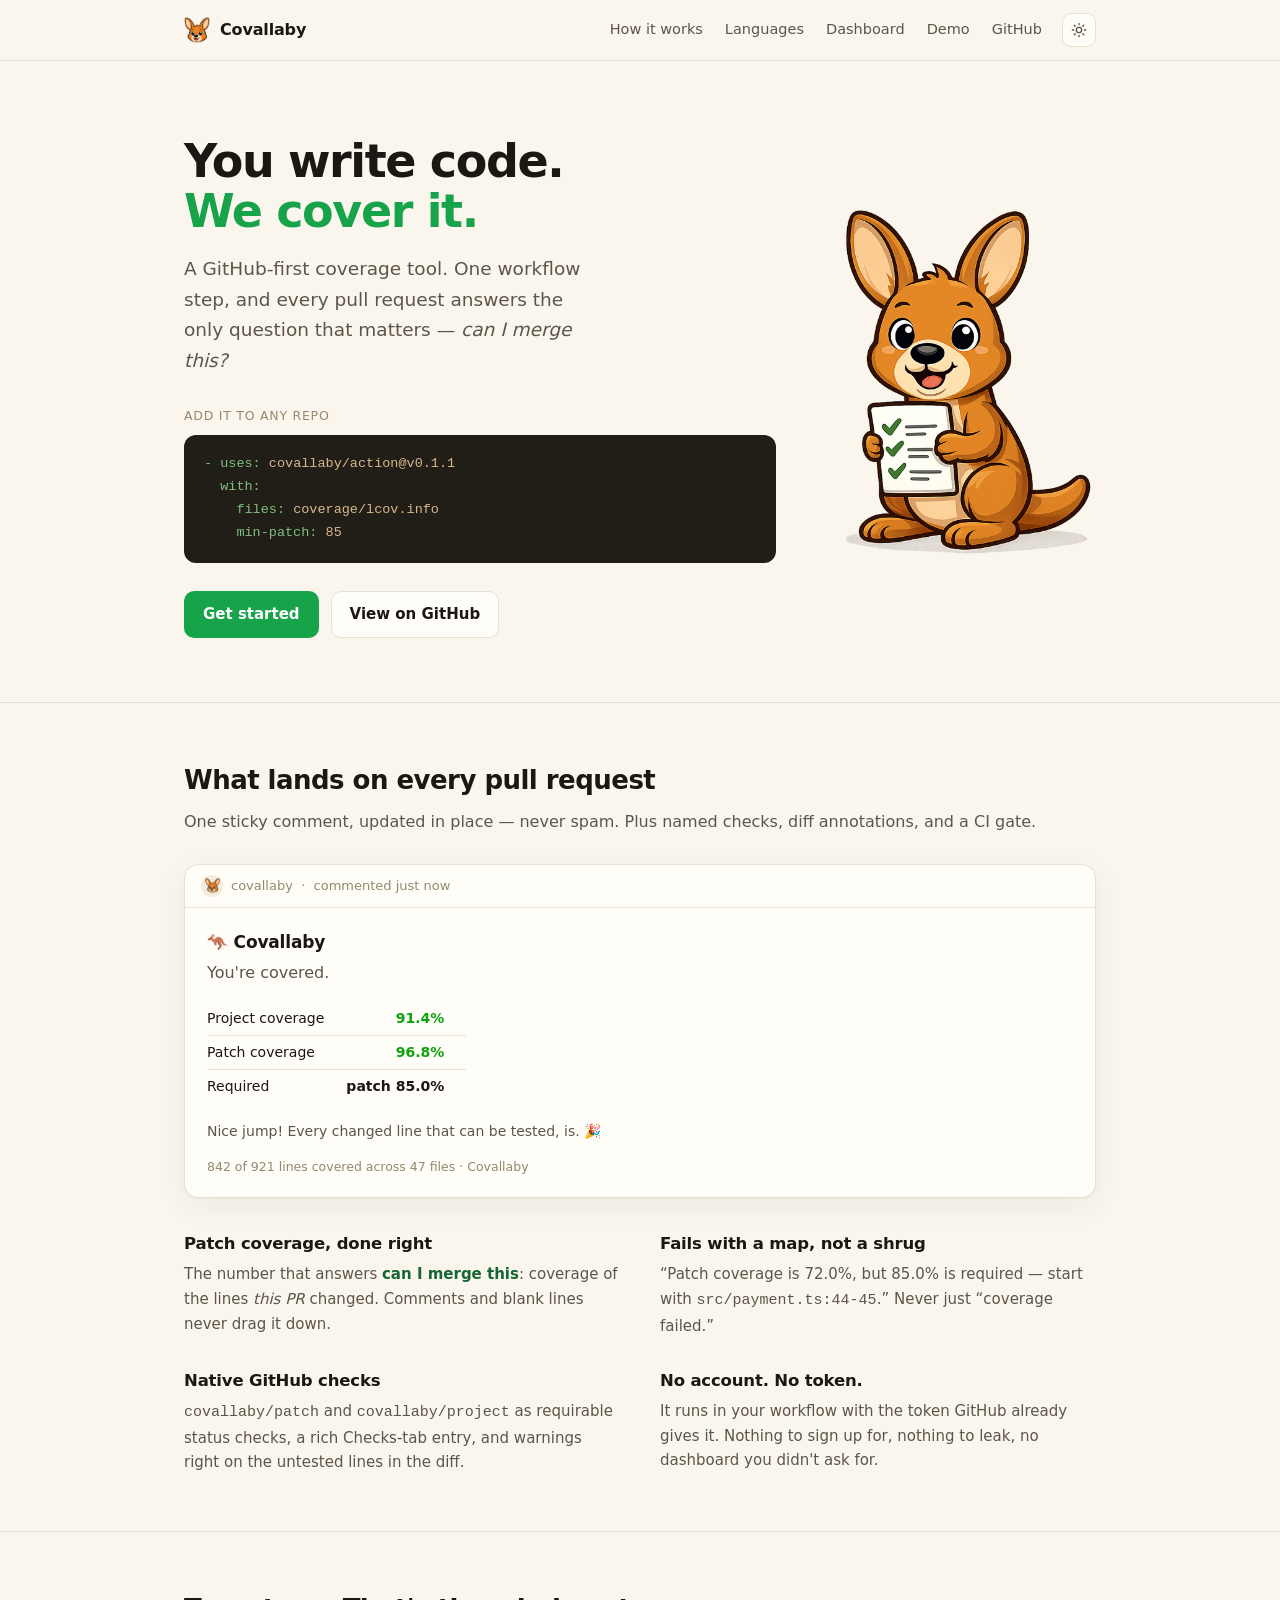
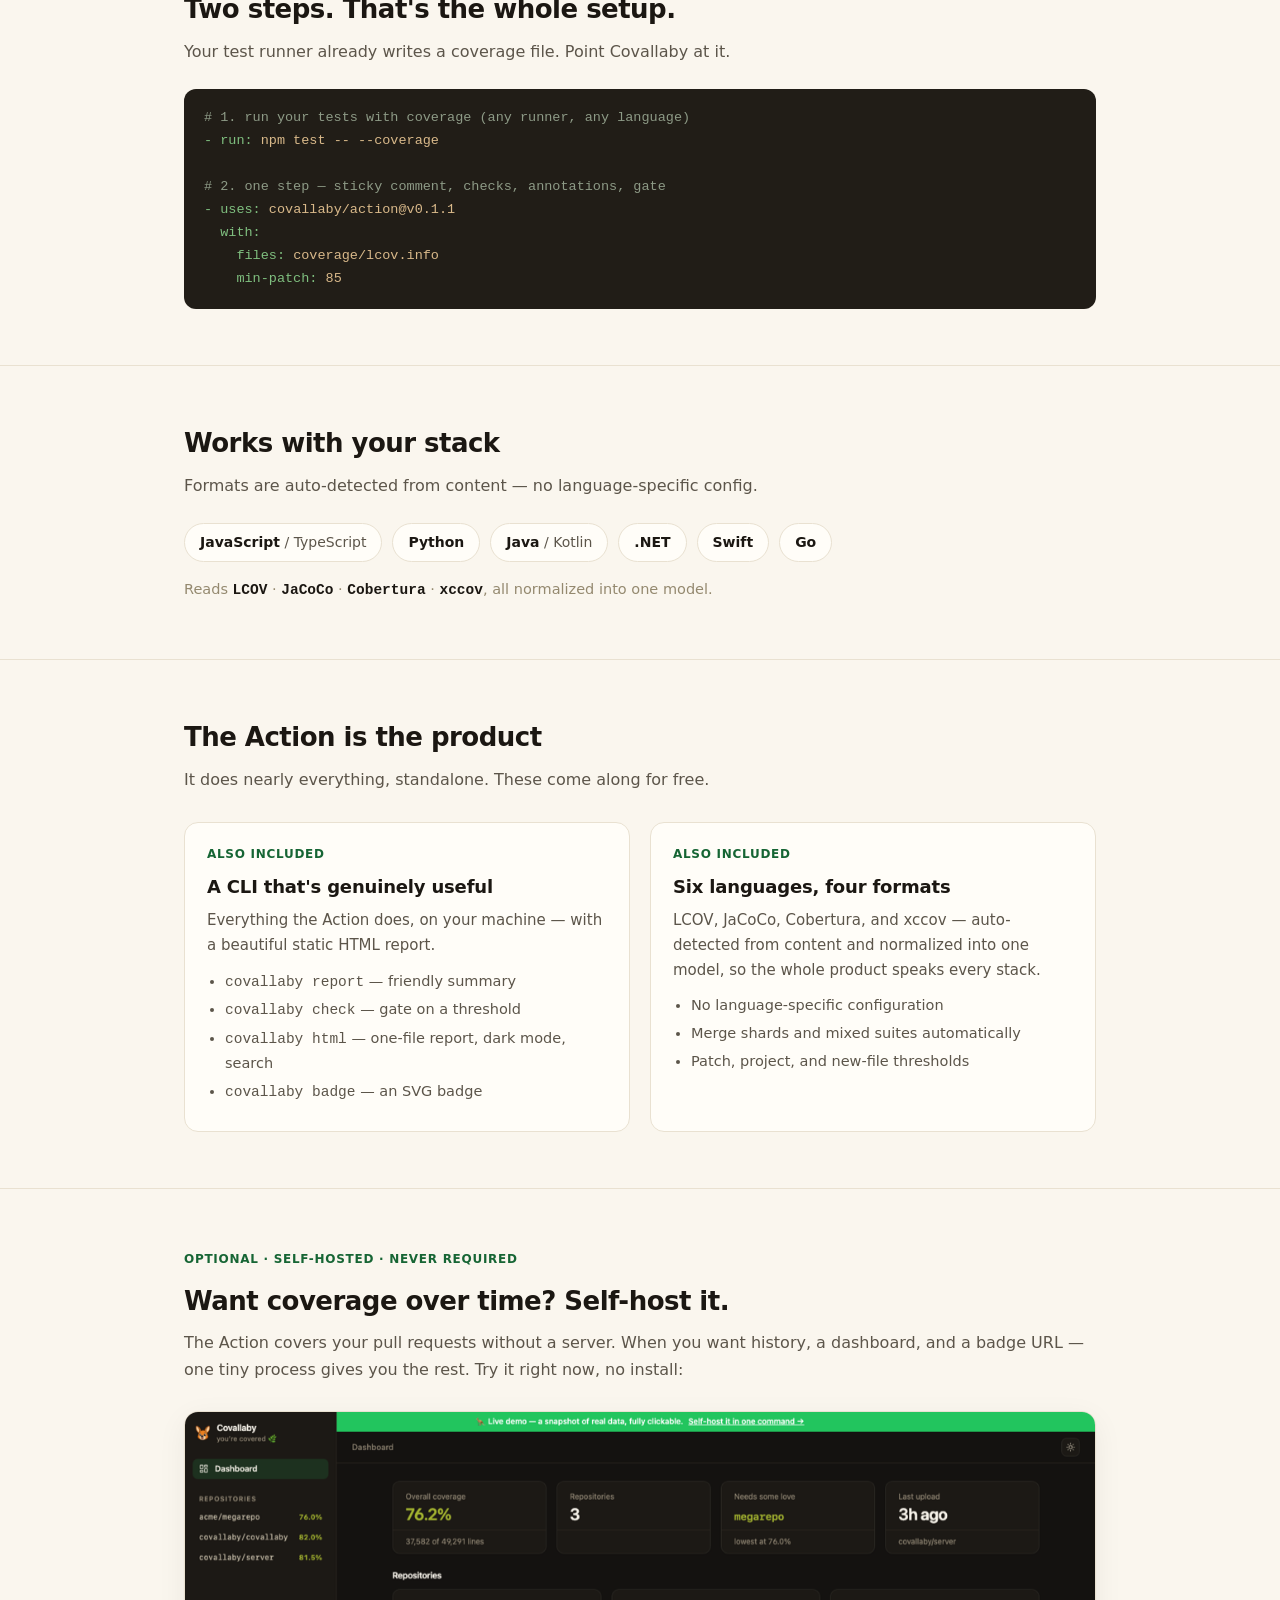
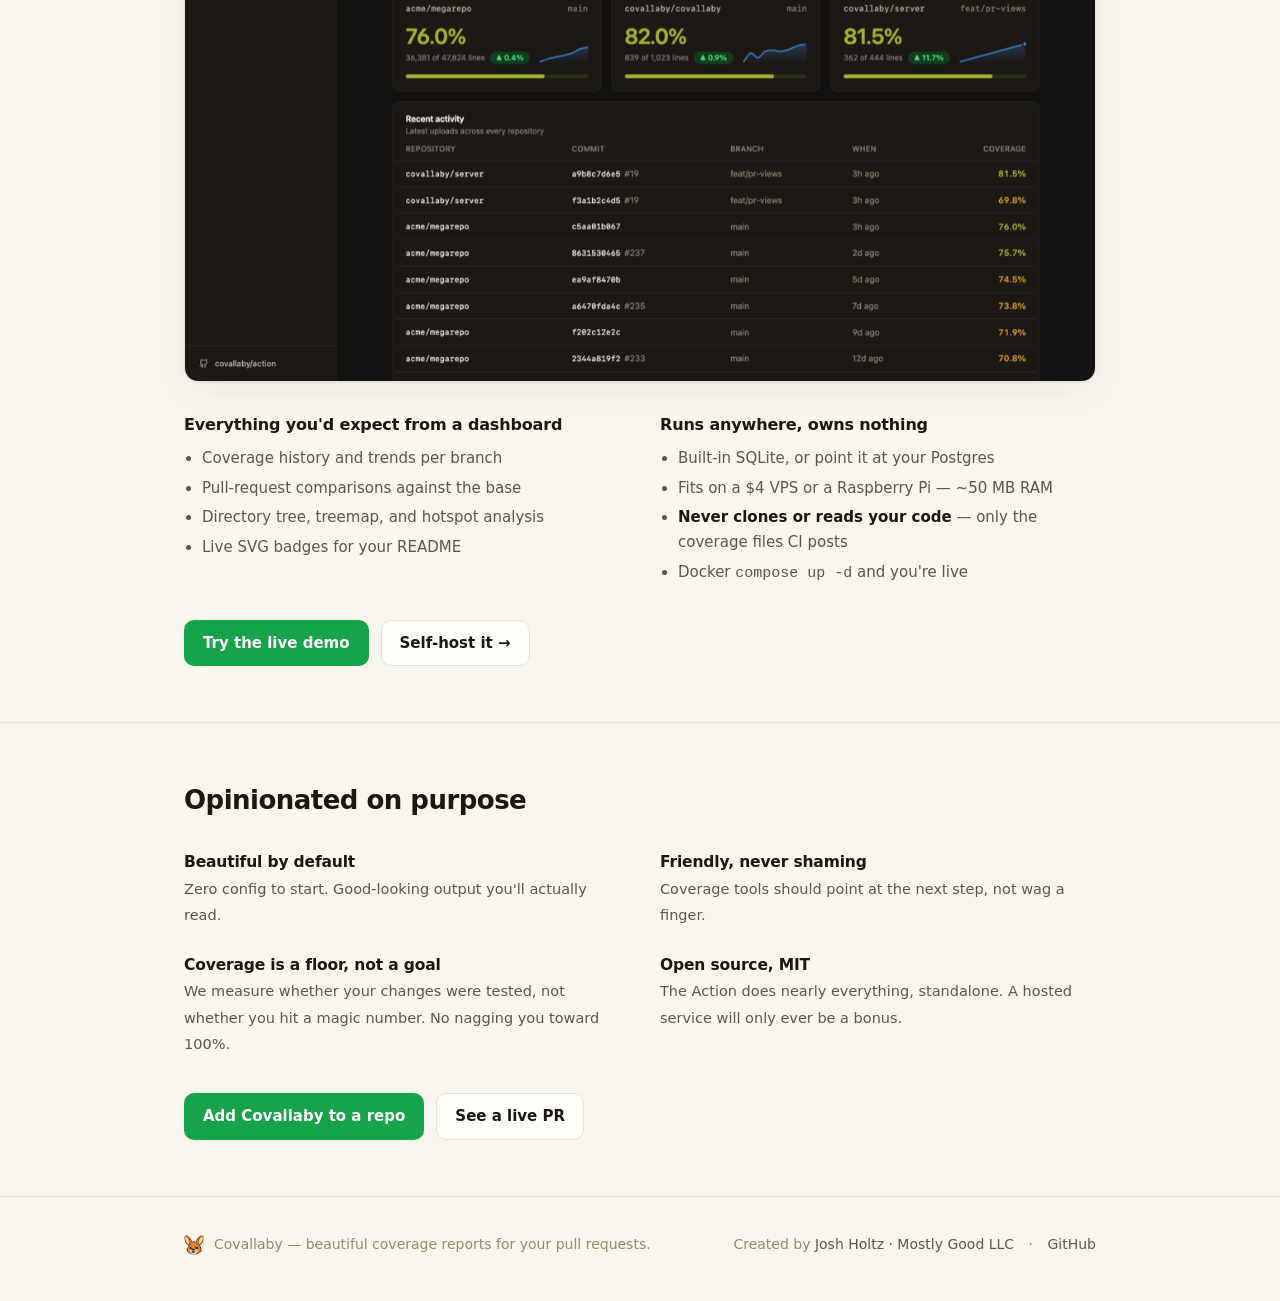
==== commit b00191ca: "Add "Coverage is a floor, not a goal" value + 2x2 values grid Co-Authored-By: Claude Fable 5 <norepl" ====
--- a/index.html
+++ b/index.html
@@ -167,7 +167,7 @@
   .card li { margin-bottom:4px; }
 
   /* Philosophy */
-  .values { margin-top:28px; display:grid; grid-template-columns:1fr 1fr 1fr; gap:24px; }
+  .values { margin-top:28px; display:grid; grid-template-columns:1fr 1fr; gap:24px 40px; }
   .value b { display:block; font-size:15.5px; letter-spacing:-.01em; }
   .value span { color:var(--ink-2); font-size:14.5px; }
 
@@ -372,6 +372,7 @@
   <div class="values">
     <div class="value"><b>Beautiful by default</b><span>Zero config to start. Good-looking output you'll actually read.</span></div>
     <div class="value"><b>Friendly, never shaming</b><span>Coverage tools should point at the next step, not wag a finger.</span></div>
+    <div class="value"><b>Coverage is a floor, not a goal</b><span>We measure whether your changes were tested, not whether you hit a magic number. No nagging you toward 100%.</span></div>
     <div class="value"><b>Open source, MIT</b><span>The Action does nearly everything, standalone. A hosted service will only ever be a bonus.</span></div>
   </div>
   <div class="cta" style="margin-top:36px">
